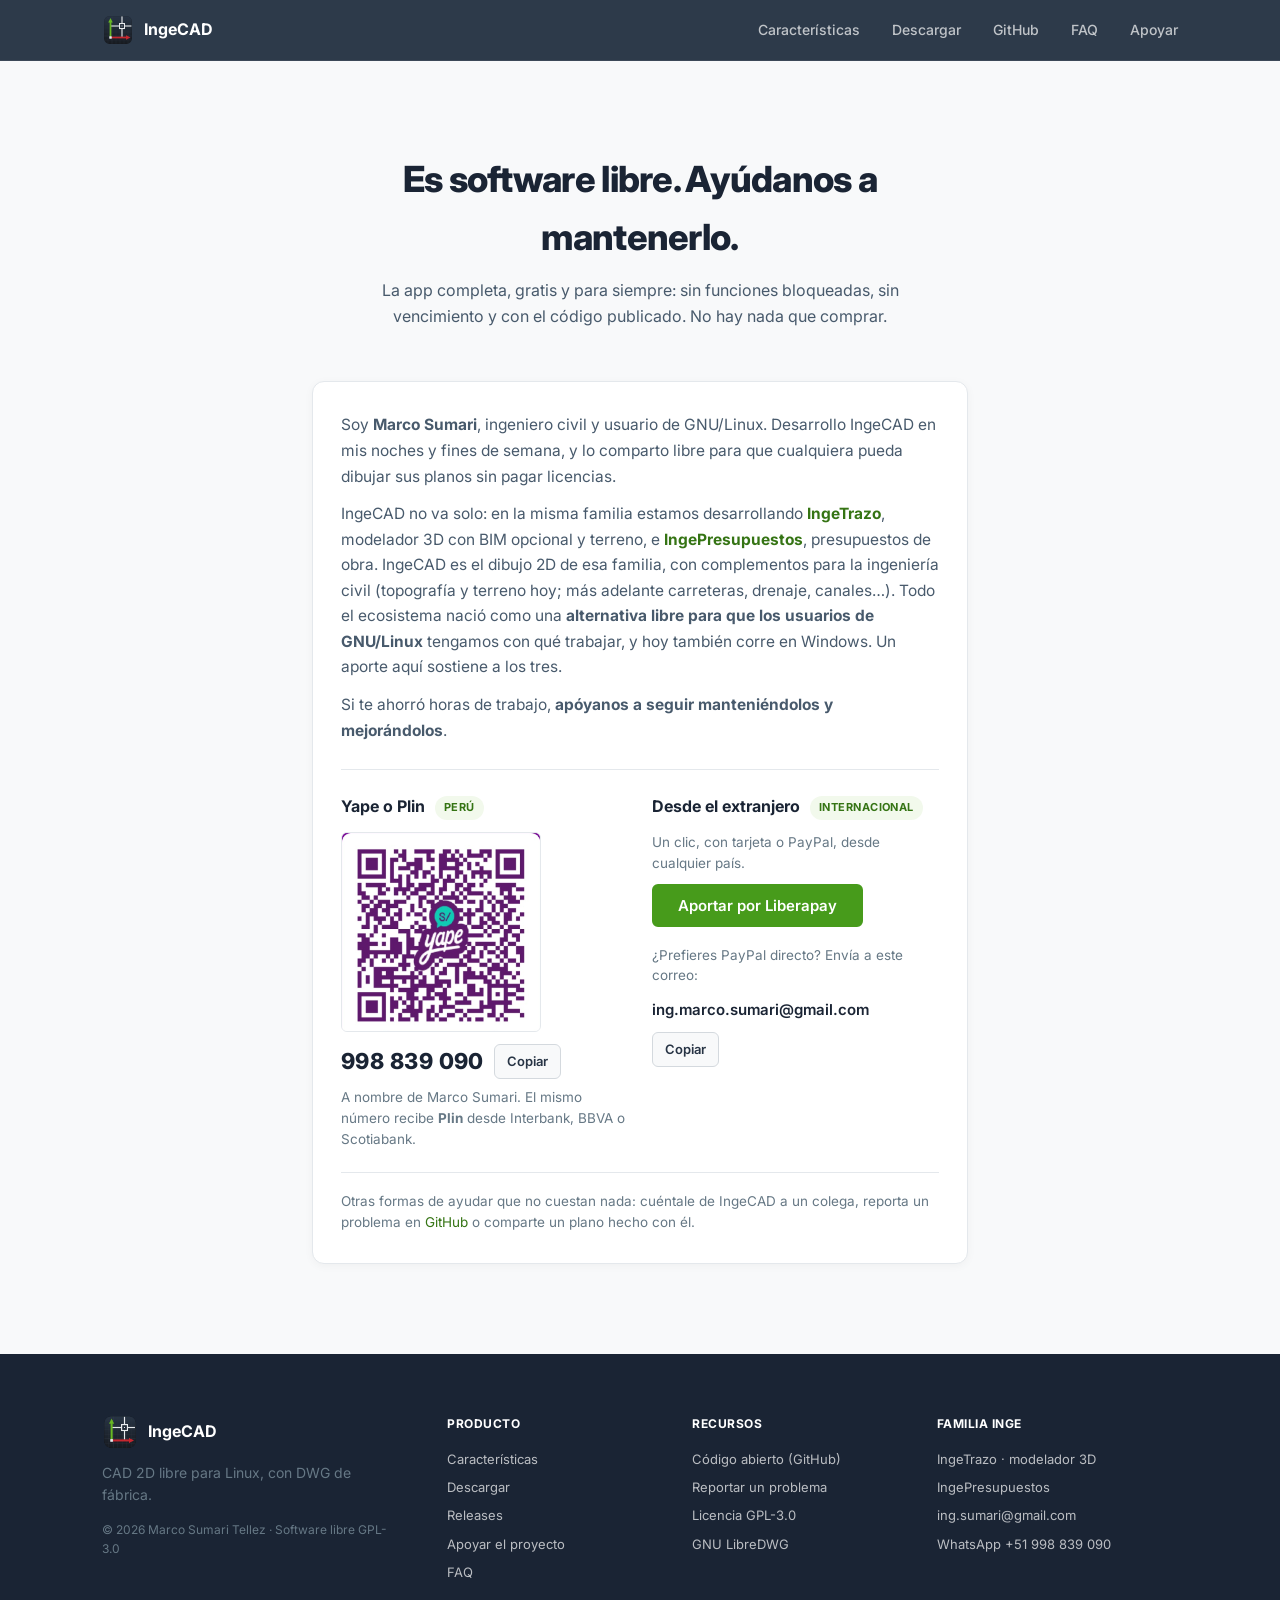
==== apoyar.html @ 25723650 "web: página Apoyar el proyecto (/apoyar), como en ingetrazo.com; GNU/Linux, la familia Inge y los co" ====
<!DOCTYPE html>
<html lang="es">
<head>
  <meta charset="UTF-8">
  <meta name="viewport" content="width=device-width, initial-scale=1.0">
  <meta name="theme-color" content="#273445">

  <title>Apoyar el proyecto · IngeCAD</title>

  <meta name="description" content="IngeCAD es software libre y gratuito bajo GPL-3.0. Si te sirve y puedes aportar, esto es lo que mantiene vivos IngeCAD, IngeTrazo e IngePresupuestos. Yape, Plin o Liberapay.">

  <link rel="canonical" href="https://ingecad.org/apoyar">

  <meta property="og:site_name" content="IngeCAD">
  <meta property="og:title" content="Apoyar el proyecto · IngeCAD">
  <meta property="og:description" content="Software libre y gratuito. Si te ahorró horas de trabajo y puedes aportar, eso es lo que lo mantiene vivo.">
  <meta property="og:image" content="https://ingecad.org/images/og-banner.jpg">
  <meta property="og:url" content="https://ingecad.org/apoyar">
  <meta property="og:type" content="website">
  <meta property="og:locale" content="es_PE">

  <link rel="icon" href="/images/favicon-32.png" type="image/png" sizes="32x32">
  <link rel="icon" href="/images/favicon-16.png" type="image/png" sizes="16x16">
  <link rel="apple-touch-icon" href="/images/apple-touch-icon.png" sizes="180x180">

  <link rel="preconnect" href="https://fonts.googleapis.com">
  <link rel="preconnect" href="https://fonts.gstatic.com" crossorigin>
  <link href="https://fonts.googleapis.com/css2?family=Inter:wght@400;500;600;700;800&display=swap" rel="stylesheet">

  <link rel="stylesheet" href="/style.css">
</head>
<body>

  <!-- ============ HEADER ============ -->
  <header class="nav">
    <div class="container nav-inner">
      <a href="/" class="nav-brand">
        <img src="/images/logo.png" alt="IngeCAD" width="32" height="32">
        <span>IngeCAD</span>
      </a>
      <nav class="nav-links">
        <a href="/#features">Características</a>
        <a href="/#descargar">Descargar</a>
        <a href="https://github.com/ingelibre/ingecad" target="_blank" rel="noopener">GitHub</a>
        <a href="/#faq">FAQ</a>
        <a href="/apoyar">Apoyar</a>
      </nav>
      <button class="nav-toggle" aria-label="Abrir menú" type="button">
        <span></span><span></span><span></span>
      </button>
    </div>
  </header>

  <!-- ============ APORTE ============ -->
  <!-- Mismo marcado y mismos medios de pago que ingepresupuestos.com/apoyar
       e ingetrazo.com/apoyar (las páginas hermanas): si cambias un número o un enlace, cámbialo allá
       también. Los botones «Copiar» los maneja script.js. -->
  <section class="section bg-light apoyar-page">
    <div class="container container-narrow">
      <div class="section-head">
        <h2>Es software libre. Ayúdanos a mantenerlo.</h2>
        <p>La app completa, gratis y para siempre: sin funciones bloqueadas, sin vencimiento y con el código publicado. No hay nada que comprar.</p>
      </div>

      <div class="aporte-card aporte-widget">
        <p class="aporte-intro">Soy <strong>Marco Sumari</strong>, ingeniero civil y usuario de GNU/Linux. Desarrollo IngeCAD en mis noches y fines de semana, y lo comparto libre para que cualquiera pueda dibujar sus planos sin pagar licencias.</p>
        <p class="aporte-intro">IngeCAD no va solo: en la misma familia estamos desarrollando <a href="https://ingetrazo.com" target="_blank" rel="noopener"><strong>IngeTrazo</strong></a>, modelador 3D con BIM opcional y terreno, e <a href="https://ingepresupuestos.com" target="_blank" rel="noopener"><strong>IngePresupuestos</strong></a>, presupuestos de obra. IngeCAD es el dibujo 2D de esa familia, con complementos para la ingeniería civil (topografía y terreno hoy; más adelante carreteras, drenaje, canales…). Todo el ecosistema nació como una <strong>alternativa libre para que los usuarios de GNU/Linux</strong> tengamos con qué trabajar, y hoy también corre en Windows. Un aporte aquí sostiene a los tres.</p>
        <p class="aporte-intro">Si te ahorró horas de trabajo, <strong>apóyanos a seguir manteniéndolos y mejorándolos</strong>.</p>


        <div class="aporte-pago">

          <div class="aporte-metodos">
            <div class="aporte-metodo">
              <h4>Yape o Plin <span class="aporte-tag">Perú</span></h4>
              <img class="aporte-qr" src="/images/qr_yape.png"
                   alt="Código QR de Yape de Marco Sumari" width="200" height="200" loading="lazy">
              <p class="aporte-numero-wrap">
                <span class="aporte-numero">998 839 090</span>
                <button type="button" class="aporte-copiar" data-copy="998839090"
                        aria-label="Copiar número de Yape">Copiar</button>
              </p>
              <p class="aporte-nota">A nombre de Marco Sumari. El mismo número recibe <strong>Plin</strong> desde Interbank, BBVA o Scotiabank.</p>
            </div>

            <div class="aporte-metodo">
              <h4>Desde el extranjero <span class="aporte-tag">Internacional</span></h4>
              <p class="aporte-nota">Un clic, con tarjeta o PayPal, desde cualquier país.</p>
              <a class="btn btn-primary aporte-liberapay"
                 href="https://liberapay.com/ingelibre/donate"
                 target="_blank" rel="noopener">Aportar por Liberapay</a>
              <p class="aporte-nota aporte-nota-alt">¿Prefieres PayPal directo? Envía a este correo:</p>
              <p class="aporte-numero-wrap">
                <span class="aporte-correo">ing.marco.sumari@gmail.com</span>
                <button type="button" class="aporte-copiar" data-copy="ing.marco.sumari@gmail.com"
                        aria-label="Copiar correo de PayPal">Copiar</button>
              </p>
            </div>
          </div>
        </div>

        <p class="aporte-nota aporte-familia">
          Otras formas de ayudar que no cuestan nada: cuéntale de IngeCAD a un colega, reporta un problema en
          <a href="https://github.com/ingelibre/ingecad/issues" target="_blank" rel="noopener">GitHub</a>
          o comparte un plano hecho con él.
        </p>
      </div>
    </div>
  </section>

  <!-- ============ FOOTER ============ -->
  <footer id="contacto" class="footer">
    <div class="container footer-grid">
      <div class="footer-col">
        <div class="footer-brand">
          <img src="/images/logo.png" alt="Logo de IngeCAD" width="36" height="36">
          <strong>IngeCAD</strong>
        </div>
        <p>CAD 2D libre para Linux, con DWG de fábrica.</p>
        <p class="footer-copy">© 2026 Marco Sumari Tellez · Software libre GPL-3.0</p>
      </div>
      <div class="footer-col">
        <h4>Producto</h4>
        <ul>
          <li><a href="/#features">Características</a></li>
          <li><a href="/#descargar">Descargar</a></li>
          <li><a href="https://github.com/ingelibre/ingecad/releases" target="_blank" rel="noopener">Releases</a></li>
          <li><a href="/apoyar">Apoyar el proyecto</a></li>
          <li><a href="/#faq">FAQ</a></li>
        </ul>
      </div>
      <div class="footer-col">
        <h4>Recursos</h4>
        <ul>
          <li><a href="https://github.com/ingelibre/ingecad" target="_blank" rel="noopener">Código abierto (GitHub)</a></li>
          <li><a href="https://github.com/ingelibre/ingecad/issues" target="_blank" rel="noopener">Reportar un problema</a></li>
          <li><a href="https://www.gnu.org/licenses/gpl-3.0.html" target="_blank" rel="noopener">Licencia GPL-3.0</a></li>
          <li><a href="https://www.gnu.org/software/libredwg/" target="_blank" rel="noopener">GNU LibreDWG</a></li>
        </ul>
      </div>
      <div class="footer-col">
        <h4>Familia Inge</h4>
        <ul>
          <li><a href="https://ingetrazo.com" target="_blank" rel="noopener">IngeTrazo · modelador 3D</a></li>
          <li><a href="https://ingepresupuestos.com" target="_blank" rel="noopener">IngePresupuestos</a></li>
          <li><a href="mailto:ing.sumari@gmail.com">ing.sumari@gmail.com</a></li>
          <li><a href="https://wa.me/51998839090" target="_blank" rel="noopener">WhatsApp +51 998 839 090</a></li>
        </ul>
      </div>
    </div>
  </footer>

  <script src="/script.js"></script>
</body>
</html>
---- style.css ----
/* ─────────────────────────────────────────────────────────────────────────
   IngeCAD — Landing
   Sistema visual de la familia Inge[X] (espejo de ingepresupuestos.com,
   estilo elementary.io): screenshot a un lado, texto al otro, mucho aire.
   Acento de producto: Lime (#68B723) — el eje Y del icono. El azul queda para
   la sección puente con IngeTrazo, el naranja para IngePresupuestos.
   ──────────────────────────────────────────────────────────────────────── */

:root {
  --accent:      #479B1B;   /* Lime oscurecido — acento IngeCAD (eje Y del icono) */
  --accent-dk:   #357414;
  --accent-soft: #F2F9EC;
  --blue:        #3689E6;   /* IngeTrazo (sección puente) */
  --blue-dk:     #0D52BF;
  --blue-soft:   #EBF4FD;
  --orange:      #F37329;   /* IngePresupuestos */
  --orange-dk:   #C0621A;
  --orange-soft: #FEF5EB;
  --strawberry:  #C6262E;   /* eje X del icono — sección DWG */
  --straw-soft:  #FDF0EF;
  --slate-900:   #1A2434;
  --slate-700:   #273445;
  --slate-500:   #485A6C;
  --slate-300:   #667885;
  --silver-100:  #F8F9FA;
  --silver-300:  #D4D4D4;
  --white:       #FFFFFF;
  --radius:      12px;
  --radius-sm:   6px;
  --shadow:      0 2px 8px rgba(0,0,0,0.06);
  --shadow-img:  0 12px 40px rgba(0,0,0,0.10), 0 2px 8px rgba(0,0,0,0.06);
}

*, *::before, *::after { box-sizing: border-box; }
* { margin: 0; padding: 0; }
html { scroll-behavior: smooth; }

body {
  font-family: 'Inter', system-ui, -apple-system, sans-serif;
  font-size: 16px;
  line-height: 1.6;
  color: var(--slate-700);
  background: var(--white);
  -webkit-font-smoothing: antialiased;
}

img { max-width: 100%; height: auto; display: block; }
a { color: var(--accent); text-decoration: none; }
a:hover { color: var(--accent-dk); }
ul { list-style: none; }
code {
  font-family: 'Fira Code', Consolas, monospace;
  font-size: 0.88em;
  background: var(--silver-100);
  padding: 2px 6px;
  border-radius: 4px;
}

.container {
  max-width: 1140px;
  margin: 0 auto;
  padding: 0 32px;
}
.container-narrow { max-width: 720px; }

/* ============ Buttons ============ */
.btn {
  display: inline-flex;
  align-items: center;
  gap: 8px;
  padding: 12px 24px;
  border-radius: var(--radius-sm);
  font: 600 15px/1 'Inter', sans-serif;
  cursor: pointer;
  border: 2px solid transparent;
  transition: all 0.15s;
  white-space: nowrap;
}
.btn-primary {
  background: var(--accent); color: var(--white); border-color: var(--accent);
}
.btn-primary:hover {
  background: var(--accent-dk); border-color: var(--accent-dk); color: var(--white);
  transform: translateY(-1px); box-shadow: var(--shadow);
}
.btn-ghost {
  background: transparent; color: var(--slate-700); border-color: var(--silver-300);
}
.btn-ghost:hover {
  background: var(--accent-soft); border-color: var(--accent); color: var(--accent-dk);
}
.btn-orange {
  background: var(--orange); color: var(--white); border-color: var(--orange);
}
.btn-orange:hover {
  background: var(--orange-dk); border-color: var(--orange-dk); color: var(--white);
  transform: translateY(-1px); box-shadow: var(--shadow);
}
.btn-blue {
  background: var(--blue); color: var(--white); border-color: var(--blue);
}
.btn-blue:hover {
  background: var(--blue-dk); border-color: var(--blue-dk); color: var(--white);
  transform: translateY(-1px); box-shadow: var(--shadow);
}
.btn-row { display: flex; gap: 12px; justify-content: center; flex-wrap: wrap; }
.btn-sm { padding: 8px 16px; font-size: 13px; }
.btn-lg { padding: 16px 36px; font-size: 16px; }

/* ============ Nav ============ */
.nav {
  position: sticky; top: 0; z-index: 100;
  background: rgba(39,52,69,0.97);
  backdrop-filter: blur(16px);
  border-bottom: 1px solid rgba(255,255,255,0.08);
}
.nav-inner {
  display: flex; align-items: center; justify-content: space-between; height: 60px;
}
.nav-brand {
  display: flex; align-items: center; gap: 10px;
  color: var(--white); font-weight: 700; font-size: 16px;
}
.nav-brand:hover { color: var(--white); }
.nav-links { display: flex; align-items: center; gap: 32px; }
.nav-links a { color: rgba(255,255,255,0.7); font-size: 14px; font-weight: 500; }
.nav-links a:not(.btn):hover { color: var(--white); }

.nav-toggle {
  display: none; flex-direction: column; gap: 5px;
  background: none; border: none; cursor: pointer; padding: 6px;
}
.nav-toggle span { display: block; width: 22px; height: 2px; background: var(--white); border-radius: 2px; }

@media (max-width: 760px) {
  .nav-links { display: none; }
  .nav-toggle { display: flex; }
  .nav-links.open {
    display: flex; flex-direction: column;
    position: absolute; top: 60px; left: 0; right: 0;
    background: var(--slate-700); padding: 20px 32px; gap: 14px;
  }
  .nav-links.open a { font-size: 16px; }
}

/* ============ Scroll reveal ============ */
.reveal {
  opacity: 0;
  transform: translateY(32px);
  transition: opacity 0.7s ease, transform 0.7s ease;
}
.reveal.visible {
  opacity: 1;
  transform: translateY(0);
}

/* ============ Hero ============ */
.hero {
  padding: 72px 0 0;
  text-align: center;
  background:
    radial-gradient(ellipse at 20% 0%, rgba(104, 183, 35, 0.09) 0%, transparent 50%),
    radial-gradient(ellipse at 80% 100%, rgba(198, 38, 46, 0.05) 0%, transparent 50%),
    var(--white);
  overflow: hidden;
}
.hero-center {
  max-width: 680px;
  margin: 0 auto 48px;
}
.hero-center h1 {
  font-size: clamp(30px, 5vw, 48px);
  line-height: 1.12;
  font-weight: 800;
  color: var(--slate-900);
  letter-spacing: -0.03em;
  margin-bottom: 18px;
  animation: hero-fade-up 0.8s ease both;
}
.hero-sub {
  font-size: clamp(16px, 2vw, 19px);
  color: var(--slate-500);
  line-height: 1.55;
  margin-bottom: 28px;
  animation: hero-fade-up 0.8s 0.15s ease both;
}
.hero-ctas {
  display: flex; align-items: center; justify-content: center; gap: 20px; flex-wrap: wrap;
  animation: hero-fade-up 0.8s 0.3s ease both;
}

@keyframes hero-fade-up {
  from { opacity: 0; transform: translateY(28px); }
  to   { opacity: 1; transform: translateY(0); }
}
.hero-version { font-size: 13px; color: var(--slate-300); }
#latest-version { font-weight: 600; color: var(--slate-500); }

/* Hero screenshot */
.hero-screenshot-wrap {
  max-width: 920px;
  margin: 0 auto;
  padding: 0 32px;
}
.hero-img {
  border-radius: var(--radius);
  border: 1px solid var(--silver-300);
  box-shadow: 0 20px 60px rgba(0, 0, 0, 0.18), 0 6px 16px rgba(0, 0, 0, 0.08);
  animation: hero-img-enter 1s 0.4s ease both;
}

@keyframes hero-img-enter {
  from {
    opacity: 0;
    transform: translateY(40px) scale(0.97);
  }
  to {
    opacity: 1;
    transform: translateY(0) scale(1);
  }
}

/* ============================================================
   FEATURE SECTIONS — alternating text LEFT / screenshot RIGHT
   ============================================================ */
.feat {
  padding: 100px 0;
}
.feat-alt {
  background: var(--silver-100);
}

.feat-row {
  display: flex;
  align-items: center;
  gap: 56px;
}

.feat-row .feat-text {
  flex: 0 0 38%;
  min-width: 0;
}
.feat-row .feat-img {
  flex: 1 1 0%;
  min-width: 0;
}

.feat-reverse {
  flex-direction: row-reverse;
}

.feat-text h2 {
  font-size: clamp(24px, 3vw, 34px);
  line-height: 1.15;
  font-weight: 800;
  color: var(--slate-900);
  letter-spacing: -0.02em;
  margin-bottom: 18px;
  position: relative;
  display: inline-block;
}
.feat-text h2::after {
  content: '';
  display: block;
  width: 0;
  height: 3px;
  background: var(--accent);
  border-radius: 2px;
  margin-top: 12px;
  transition: width 0.6s ease;
}
.feat.visible .feat-text h2::after {
  width: 48px;
}
.feat-text p {
  font-size: 15.5px;
  color: var(--slate-500);
  line-height: 1.7;
  margin-bottom: 10px;
}
.feat-muted {
  font-size: 13.5px !important;
  color: var(--slate-300) !important;
}
.feat-list {
  margin-top: 14px;
}
.feat-list li {
  font-size: 14.5px;
  color: var(--slate-700);
  padding: 5px 0;
}
.feat-list li strong {
  color: var(--slate-900);
}

.feat-img {
  border-radius: var(--radius);
  overflow: hidden;
  box-shadow: var(--shadow-img);
  border: 1px solid var(--silver-300);
}

/* Imágenes ampliables + lightbox */
.zoomable {
  cursor: zoom-in;
}
.lightbox {
  position: fixed;
  inset: 0;
  z-index: 100;
  display: flex;
  align-items: center;
  justify-content: center;
  padding: 32px;
  background: rgba(15, 23, 32, 0.92);
  opacity: 0;
  visibility: hidden;
  transition: opacity 0.2s ease, visibility 0.2s ease;
  cursor: zoom-out;
}
.lightbox.open {
  opacity: 1;
  visibility: visible;
}
.lightbox img {
  max-width: 95vw;
  max-height: 92vh;
  width: auto;
  height: auto;
  border-radius: 8px;
  box-shadow: 0 24px 80px rgba(0, 0, 0, 0.5);
  cursor: default;
  transform: scale(0.97);
  transition: transform 0.2s ease;
}
.lightbox.open img {
  transform: scale(1);
}
.lightbox-close {
  position: absolute;
  top: 18px;
  right: 22px;
  width: 44px;
  height: 44px;
  border: none;
  border-radius: 50%;
  background: rgba(255, 255, 255, 0.12);
  color: var(--white);
  font-size: 28px;
  line-height: 1;
  cursor: pointer;
  display: flex;
  align-items: center;
  justify-content: center;
  transition: background 0.15s;
}
.lightbox-close:hover {
  background: rgba(255, 255, 255, 0.25);
}

/* Sección Fidelidad — gradiente Lime (la tesis del producto) */
.feat-bim {
  background: linear-gradient(135deg, var(--accent) 0%, var(--accent-dk) 100%);
}
.feat-bim .feat-text h2 {
  color: var(--white);
}
.feat-bim .feat-text p {
  color: rgba(255, 255, 255, 0.82);
}
.feat-bim .feat-list li {
  color: rgba(255, 255, 255, 0.88);
}
.feat-bim .feat-list li strong {
  color: var(--white);
}
.feat-bim .feat-muted-light {
  color: rgba(255, 255, 255, 0.55) !important;
  font-size: 13.5px !important;
}
.feat-bim .feat-img {
  border-color: rgba(255, 255, 255, 0.15);
}
.feat-bim .feat-text h2::after {
  background: rgba(255, 255, 255, 0.5);
}

/* Sección DWG — rojo suave, el eje X del icono */
.feat-terra {
  background: var(--straw-soft);
}
.feat-terra .feat-text h2::after {
  background: var(--strawberry);
}

/* Sección puente con la familia — azul de IngeTrazo */
.bridge {
  padding: 90px 0;
  background: var(--blue-soft);
  text-align: center;
}
.bridge-icons { display: flex; gap: 22px; justify-content: center; margin-bottom: 18px; }
.bridge-icon {
  width: 56px; height: 56px; margin: 0 auto 18px;
  filter: drop-shadow(0 2px 6px rgba(0,0,0,0.12));
}
.bridge h2 {
  font-size: clamp(24px, 3.4vw, 34px);
  font-weight: 800; color: var(--slate-900); letter-spacing: -0.02em;
  max-width: 640px; margin: 0 auto 16px;
}
.bridge p {
  font-size: 15.5px; color: var(--slate-500); line-height: 1.7;
  max-width: 620px; margin: 0 auto 12px;
}
/* Tarjetas de la familia: captura discreta arriba, texto y enlaces. */
.fam-grid {
  display: grid; grid-template-columns: repeat(auto-fit, minmax(300px, 1fr));
  gap: 22px; max-width: 920px; margin: 40px auto 0; text-align: left;
}
.fam-card {
  background: var(--white); border: 1px solid var(--silver-300);
  border-radius: var(--radius); padding: 30px 28px;
  transition: all 0.2s; display: flex; flex-direction: column; gap: 12px;
}
.fam-card:hover { transform: translateY(-3px); box-shadow: var(--shadow-img); }
.fam-shot {
  display: block; margin: -30px -28px 6px; border-radius: var(--radius) var(--radius) 0 0;
  overflow: hidden; border-bottom: 1px solid var(--silver-300); background: var(--slate-900);
}
.fam-shot img { display: block; width: 100%; height: 150px; object-fit: cover; object-position: top; opacity: .88; transition: opacity .2s; }
.fam-card:hover .fam-shot img { opacity: 1; }
.fam-tag {
  align-self: flex-start; font-size: 11px; font-weight: 700; letter-spacing: 0.08em;
  text-transform: uppercase; padding: 4px 10px; border-radius: 999px;
}
.fam-blue .fam-tag { color: var(--blue-dk); background: var(--blue-soft); }
.fam-orange .fam-tag { color: var(--orange-dk); background: var(--orange-soft); }
.fam-card h3 { font-size: 22px; font-weight: 800; color: var(--slate-900); letter-spacing: -0.01em; margin: 0; }
.fam-card p { font-size: 15px; color: var(--slate-500); line-height: 1.65; margin: 0; max-width: none; }
.fam-links { display: flex; gap: 18px; flex-wrap: wrap; margin-top: auto; }
.fam-links a { font-weight: 600; text-decoration: none; }
.fam-blue .fam-links a { color: var(--blue-dk); }
.fam-orange .fam-links a { color: var(--orange-dk); }
.fam-links a:hover { text-decoration: underline; }
.fam-note { font-size: 14px; color: var(--slate-300); margin: 34px auto 0; max-width: none; }
.fam-note a { color: var(--slate-500); }

.bridge .flow {
  display: inline-block; margin: 10px auto 22px;
  font-weight: 700; font-size: 15px; color: var(--blue-dk);
  background: var(--white); border: 1px solid var(--silver-300);
  border-radius: 999px; padding: 10px 22px; box-shadow: var(--shadow);
}

@media (max-width: 860px) {
  .feat { padding: 64px 0; }
  .feat-row {
    flex-direction: column !important;
    gap: 36px;
  }
  .feat-row .feat-text { flex: none; width: 100%; }
  .feat-row .feat-img  { flex: none; width: 100%; }
}

/* ============ Impact (dark centered statement) ============ */
.impact {
  padding: 100px 32px;
  background: var(--slate-900);
  text-align: center;
}
.impact h2 {
  font-size: clamp(26px, 4vw, 42px);
  font-weight: 800;
  color: var(--white);
  line-height: 1.18;
  letter-spacing: -0.02em;
  margin-bottom: 20px;
  max-width: 640px;
  margin-left: auto; margin-right: auto;
}
.impact p {
  font-size: clamp(15px, 1.6vw, 17px);
  color: rgba(255,255,255,0.6);
  line-height: 1.7;
  max-width: 580px;
  margin: 0 auto;
}

/* ============ Download ============ */
.download-section {
  padding: 80px 0;
  background: linear-gradient(135deg, var(--accent), var(--accent-dk));
  text-align: center; color: var(--white);
}
.download-section h2 {
  font-size: clamp(26px, 4vw, 36px);
  font-weight: 800; color: var(--white); margin-bottom: 10px;
}
.download-sub { font-size: 16px; color: rgba(255,255,255,0.9); margin-bottom: 40px; }
.dl-row {
  display: flex; flex-direction: column; align-items: center; gap: 6px;
}
.dl-group { text-align: center; }
.dl-group-label {
  display: inline-block; font-size: 14px; font-weight: 700; color: rgba(255,255,255,0.95);
  letter-spacing: 0.02em; margin-bottom: 12px;
}
.dl-group-cards { display: flex; gap: 10px; margin-bottom: 8px; justify-content: center; flex-wrap: wrap; align-items: flex-start; }
.dl-card {
  background: var(--white); color: var(--slate-700);
  border-radius: var(--radius); text-align: center;
  transition: all 0.2s; box-shadow: var(--shadow);
}
.dl-card:hover { transform: translateY(-3px); box-shadow: var(--shadow-img); color: var(--slate-700); }
.dl-card svg { color: var(--slate-500); margin-bottom: 6px; }
.dl-card strong { display: block; font-size: 14px; color: var(--slate-900); margin-bottom: 1px; }
.dl-card span { font-size: 11px; color: var(--slate-300); }
.dl-card-compact { padding: 16px 28px; min-width: 130px; }
.dl-note { font-size: 13px; color: rgba(255,255,255,0.85); margin-top: 18px; }
.dl-group-alt { font-size: 12px; color: rgba(255,255,255,0.7); }
/* Inline code inside the green download section: the light-section chip
   (silver on silver) is unreadable there. */
.dl-group-alt code {
  background: rgba(255,255,255,0.16);
  color: var(--white);
  padding: 1px 5px;
}
.dl-divider { height: 1px; width: 100%; max-width: 340px; background: rgba(255,255,255,0.18); margin: 22px auto 8px; }
@media (max-width: 760px) { .dl-divider { display: none; } .dl-row { gap: 24px; } }
.dl-note a { color: var(--white); text-decoration: underline; text-underline-offset: 3px; }

/* Bloque copiable de instalación desde código */
.dl-code {
  display: flex; align-items: center; gap: 8px;
  width: fit-content; max-width: min(100%, 680px); margin: 16px auto 6px;
  background: var(--slate-900);
  border: 1px solid rgba(255,255,255,.12); border-radius: 10px;
  padding: 9px 10px 9px 14px;
}
.dl-code code {
  color: #e2e8f0; font-family: ui-monospace, Menlo, Consolas, monospace;
  font-size: 13px; white-space: pre; text-align: left;
  background: transparent; padding: 0; border-radius: 0;
  overflow-x: auto; max-width: 74vw;
}
.dl-code-copy {
  background: var(--accent); color: #fff; border: 0; border-radius: 7px;
  padding: 6px 12px; font-size: 13px; font-weight: 600; cursor: pointer;
  flex: none;
}
.dl-code-copy:hover { filter: brightness(1.1); }
.dl-code-copy.copied { background: #27AE60; }

/* ============ Generic section ============ */
.section { padding: 90px 0; }
.bg-light { background: var(--silver-100); }
.section-head {
  text-align: center; max-width: 580px; margin: 0 auto 52px;
}
.section-head h2 {
  font-size: clamp(26px, 4vw, 36px);
  font-weight: 800; color: var(--slate-900); letter-spacing: -0.02em; margin-bottom: 12px;
}
.section-head p { font-size: 16px; color: var(--slate-500); }

/* ============ FAQ ============ */
.faq-list { display: grid; gap: 10px; }
.faq-item {
  background: var(--white); border: 1px solid var(--silver-300);
  border-radius: var(--radius-sm); transition: all 0.15s;
}
.faq-item[open] { border-color: var(--accent); box-shadow: var(--shadow); }
.faq-item summary {
  cursor: pointer; padding: 16px 48px 16px 20px;
  font-weight: 600; font-size: 15px; color: var(--slate-700);
  list-style: none; position: relative;
}
.faq-item summary::-webkit-details-marker { display: none; }
.faq-item summary::after {
  content: "+"; position: absolute; right: 20px; top: 50%; transform: translateY(-50%);
  font-size: 22px; font-weight: 300; color: var(--accent);
}
.faq-item[open] summary::after { content: "\2212"; }
.faq-item p { padding: 0 20px 18px; color: var(--slate-500); font-size: 14.5px; line-height: 1.65; }
.faq-item p strong { color: var(--slate-700); }

/* ============ Footer ============ */
.footer {
  background: var(--slate-900); color: rgba(255,255,255,0.7);
  padding: 60px 0 32px; font-size: 14px;
}
.footer-grid {
  display: grid; grid-template-columns: 1.5fr 1fr 1fr 1.2fr; gap: 44px;
}
@media (max-width: 760px) {
  .footer-grid { grid-template-columns: 1fr 1fr; gap: 28px 16px; }
}
.footer-brand { display: flex; align-items: center; gap: 10px; margin-bottom: 12px; }
.footer-brand strong { color: var(--white); font-size: 16px; }
.footer-col p { color: var(--slate-300); line-height: 1.6; margin-bottom: 8px; }
.footer-col h4 {
  color: var(--white); font-size: 12px; font-weight: 700;
  margin-bottom: 12px; letter-spacing: 0.5px; text-transform: uppercase;
}
.footer-col li { padding: 3px 0; }
.footer-col li a { color: rgba(255,255,255,0.7); font-size: 13px; }
.footer-col li a:hover { color: var(--accent); }
.footer-copy { font-size: 12px; color: var(--slate-300); margin-top: 14px; }

@media print {
  .nav, .hero-ctas, .download-section, .footer { display: none; }
}

/* ── Apoyar el proyecto (/apoyar) — calcado de ingetrazo.com / ingepresupuestos.com ───── */
.aporte-card {
  background: #fff;
  border: 1px solid #E4E8EC;
  border-radius: var(--radius);
  padding: 30px 28px;
  box-shadow: 0 2px 10px rgba(0, 0, 0, 0.04);
}
.aporte-intro {
  color: var(--slate-500);
  font-size: 15.5px;
  line-height: 1.65;
  margin: 0 0 12px;
}
.aporte-intro a { color: var(--accent-dk); text-decoration: none; }
.aporte-intro a:hover { text-decoration: underline; }

/* El «no puedo aportar» tiene que verse tan claro como los medios de pago. */
.aporte-cero {
  margin: 16px 0 0;
  font-size: 15px;
  color: var(--slate-500);
}
.aporte-link {
  color: var(--accent-dk);
  font-weight: 600;
  text-decoration: underline;
}

.aporte-pago {
  margin-top: 26px;
  padding-top: 24px;
  border-top: 1px solid #E4E8EC;
}

.aporte-metodos {
  display: grid;
  grid-template-columns: 1fr 1fr;
  gap: 24px;
}
.aporte-metodo h4 {
  margin: 0 0 12px;
  font-size: 16px;
  color: var(--slate-900);
}
.aporte-tag {
  display: inline-block;
  font-size: 11px;
  font-weight: 700;
  text-transform: uppercase;
  letter-spacing: .04em;
  color: var(--accent-dk);
  background: var(--accent-soft);
  border-radius: 999px;
  padding: 3px 9px;
  margin-left: 6px;
  vertical-align: middle;
}
.aporte-qr {
  display: block;
  width: 200px;
  height: 200px;
  border-radius: var(--radius-sm);
  border: 1px solid #E4E8EC;
}
.aporte-numero-wrap {
  display: flex;
  align-items: center;
  gap: 10px;
  margin: 12px 0 8px;
  flex-wrap: wrap;
}
.aporte-numero {
  font-size: 22px;
  font-weight: 800;
  letter-spacing: .02em;
  color: var(--slate-900);
}
.aporte-correo {
  font-size: 15px;
  font-weight: 600;
  color: var(--slate-900);
  word-break: break-all;
}
.aporte-copiar {
  font: inherit;
  font-size: 13px;
  font-weight: 600;
  color: var(--slate-700);
  background: var(--silver-100);
  border: 1px solid #D4D9DE;
  border-radius: var(--radius-sm);
  padding: 6px 12px;
  cursor: pointer;
}
.aporte-copiar.copied { background: var(--accent-soft); border-color: var(--accent); color: var(--accent-dk); }
.aporte-nota {
  font-size: 13.5px;
  color: var(--slate-300);
  line-height: 1.55;
  margin: 0;
}
.aporte-nota-alt { margin-top: 14px; }
.aporte-liberapay { margin: 10px 0 4px; }
.aporte-familia {
  margin-top: 22px;
  padding-top: 18px;
  border-top: 1px solid #E4E8EC;
}
.aporte-familia a { color: var(--accent-dk); }

@media (max-width: 720px) {
  .aporte-card     { padding: 24px 18px; }
  .aporte-metodos  { grid-template-columns: 1fr; gap: 28px; }
  /* En el celular no puedes escanear el QR de tu propia pantalla:
     ahí manda el número copiable, no el código. */
  .aporte-qr       { display: none; }
}
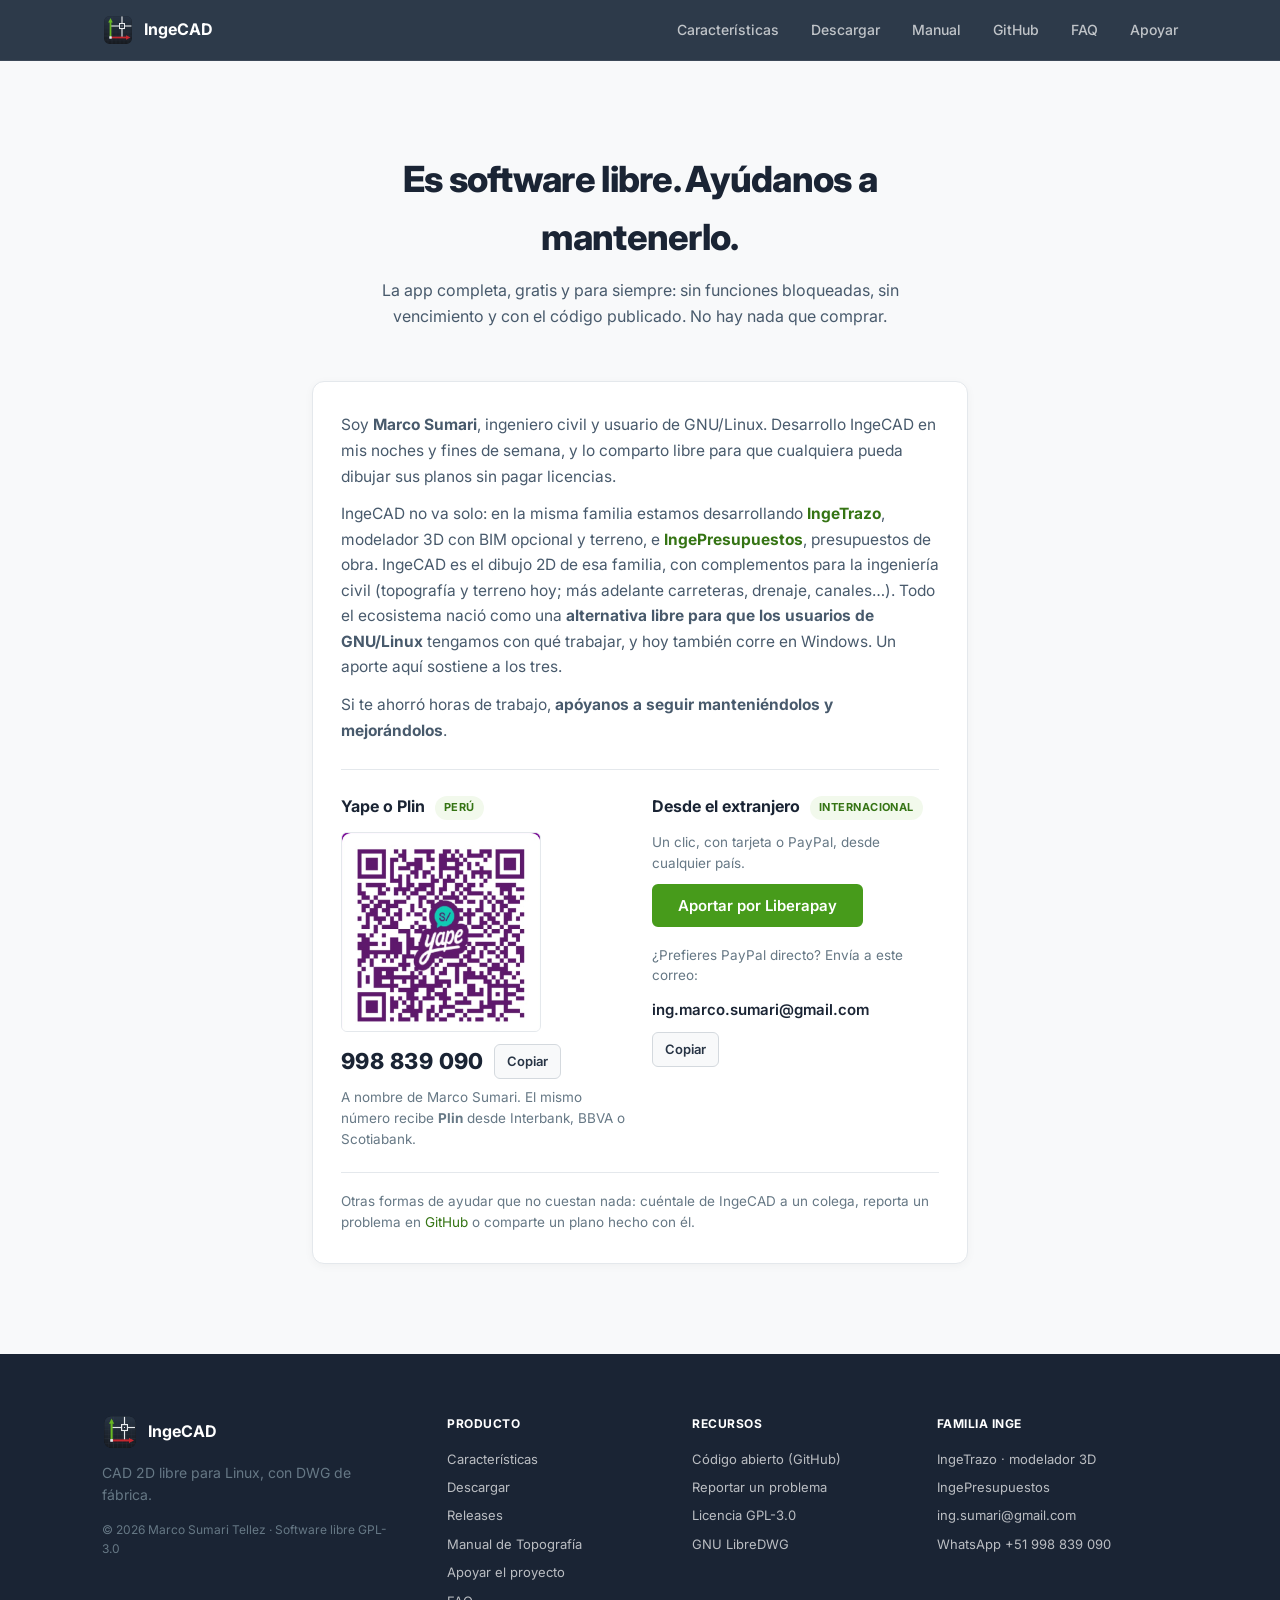
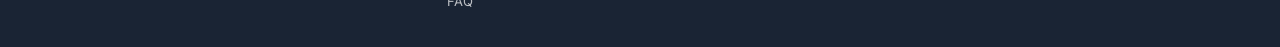
==== commit e91cbd10: "web: manual del complemento Topografía (/manual-topografia), enlazado desde nav, footer y sitemap Un" ====
--- a/apoyar.html
+++ b/apoyar.html
@@ -41,6 +41,7 @@
       <nav class="nav-links">
         <a href="/#features">Características</a>
         <a href="/#descargar">Descargar</a>
+        <a href="/manual-topografia">Manual</a>
         <a href="https://github.com/ingelibre/ingecad" target="_blank" rel="noopener">GitHub</a>
         <a href="/#faq">FAQ</a>
         <a href="/apoyar">Apoyar</a>
@@ -125,6 +126,7 @@
           <li><a href="/#features">Características</a></li>
           <li><a href="/#descargar">Descargar</a></li>
           <li><a href="https://github.com/ingelibre/ingecad/releases" target="_blank" rel="noopener">Releases</a></li>
+          <li><a href="/manual-topografia">Manual de Topografía</a></li>
           <li><a href="/apoyar">Apoyar el proyecto</a></li>
           <li><a href="/#faq">FAQ</a></li>
         </ul>
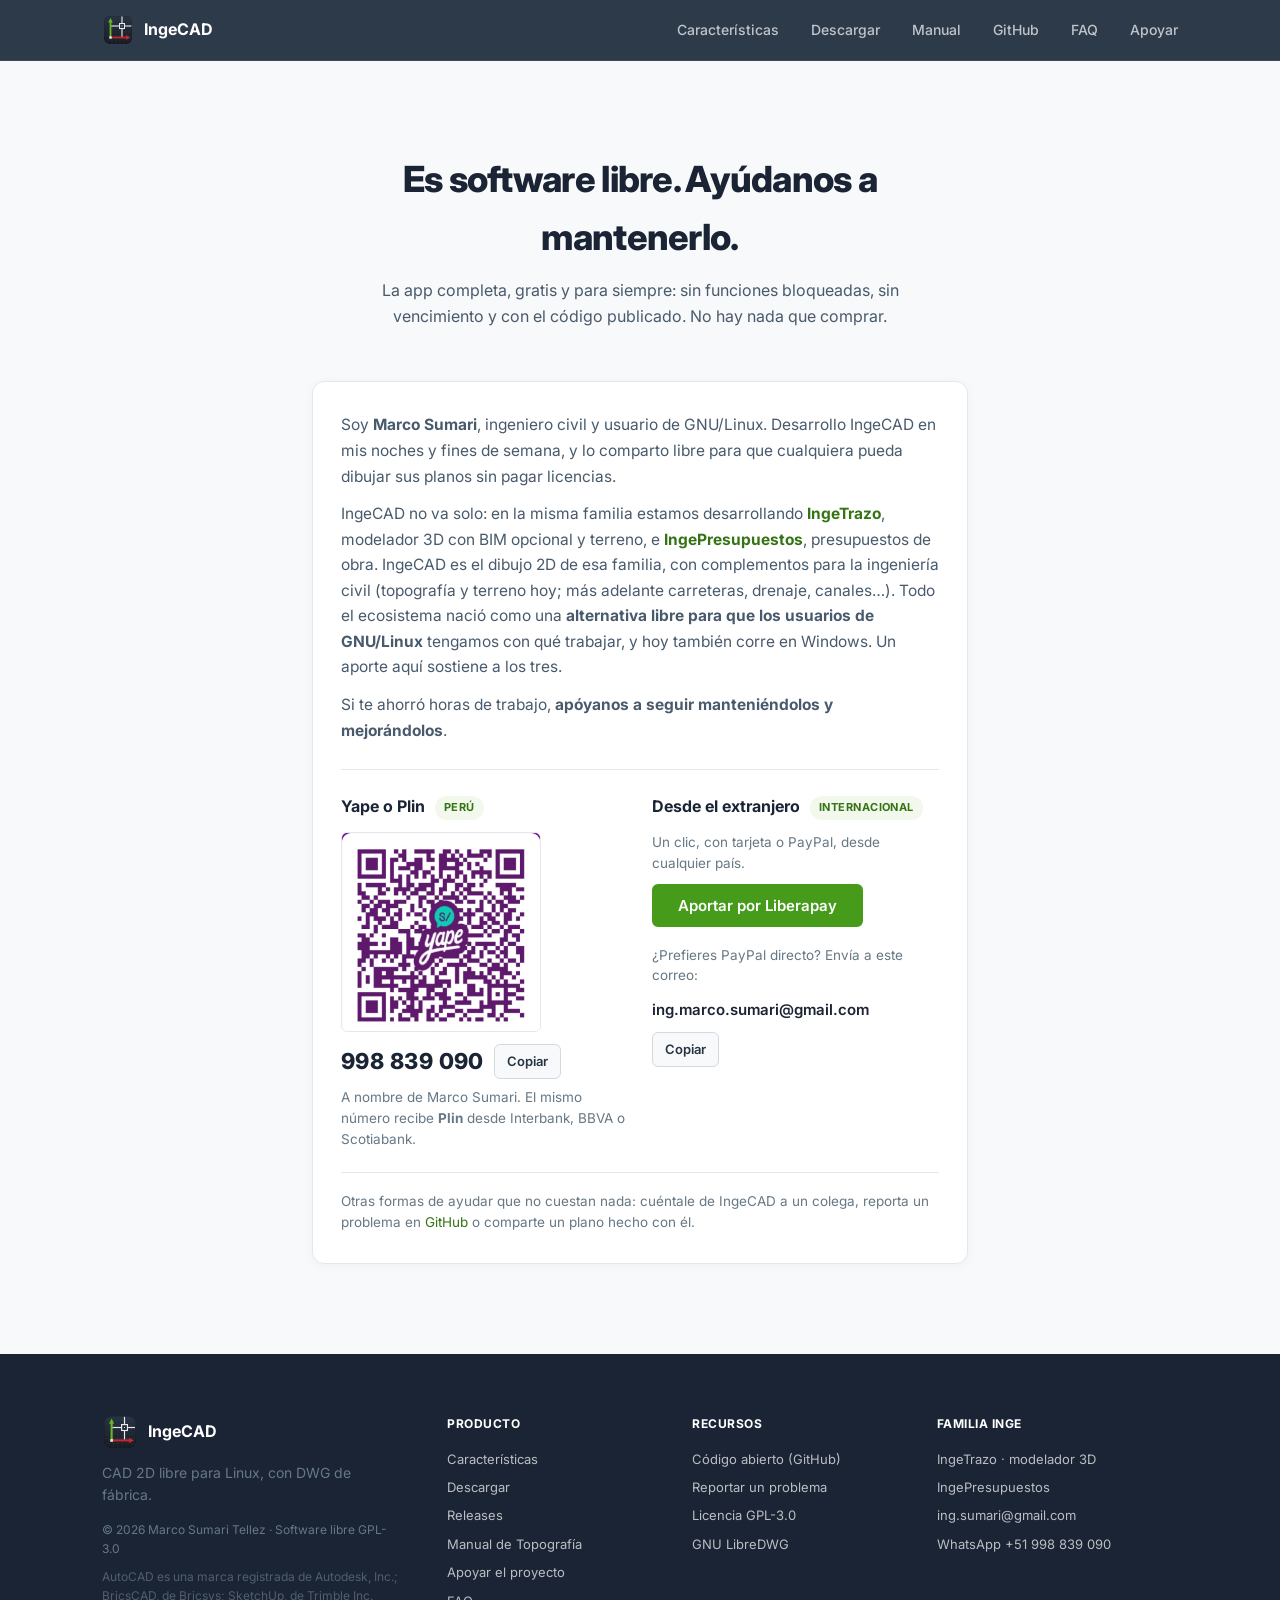
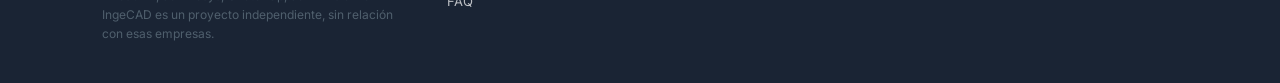
==== commit 081bdd64: "site: IngeCAD on its own terms; AutoCAD only for compatibility; trademark notice Keywords lose "alte" ====
--- a/apoyar.html
+++ b/apoyar.html
@@ -119,6 +119,7 @@
         </div>
         <p>CAD 2D libre para Linux, con DWG de fábrica.</p>
         <p class="footer-copy">© 2026 Marco Sumari Tellez · Software libre GPL-3.0</p>
+        <p class="footer-legal" style="font-size:12px;opacity:.7;margin-top:8px">AutoCAD es una marca registrada de Autodesk, Inc.; BricsCAD, de Bricsys; SketchUp, de Trimble Inc. IngeCAD es un proyecto independiente, sin relación con esas empresas.</p>
       </div>
       <div class="footer-col">
         <h4>Producto</h4>
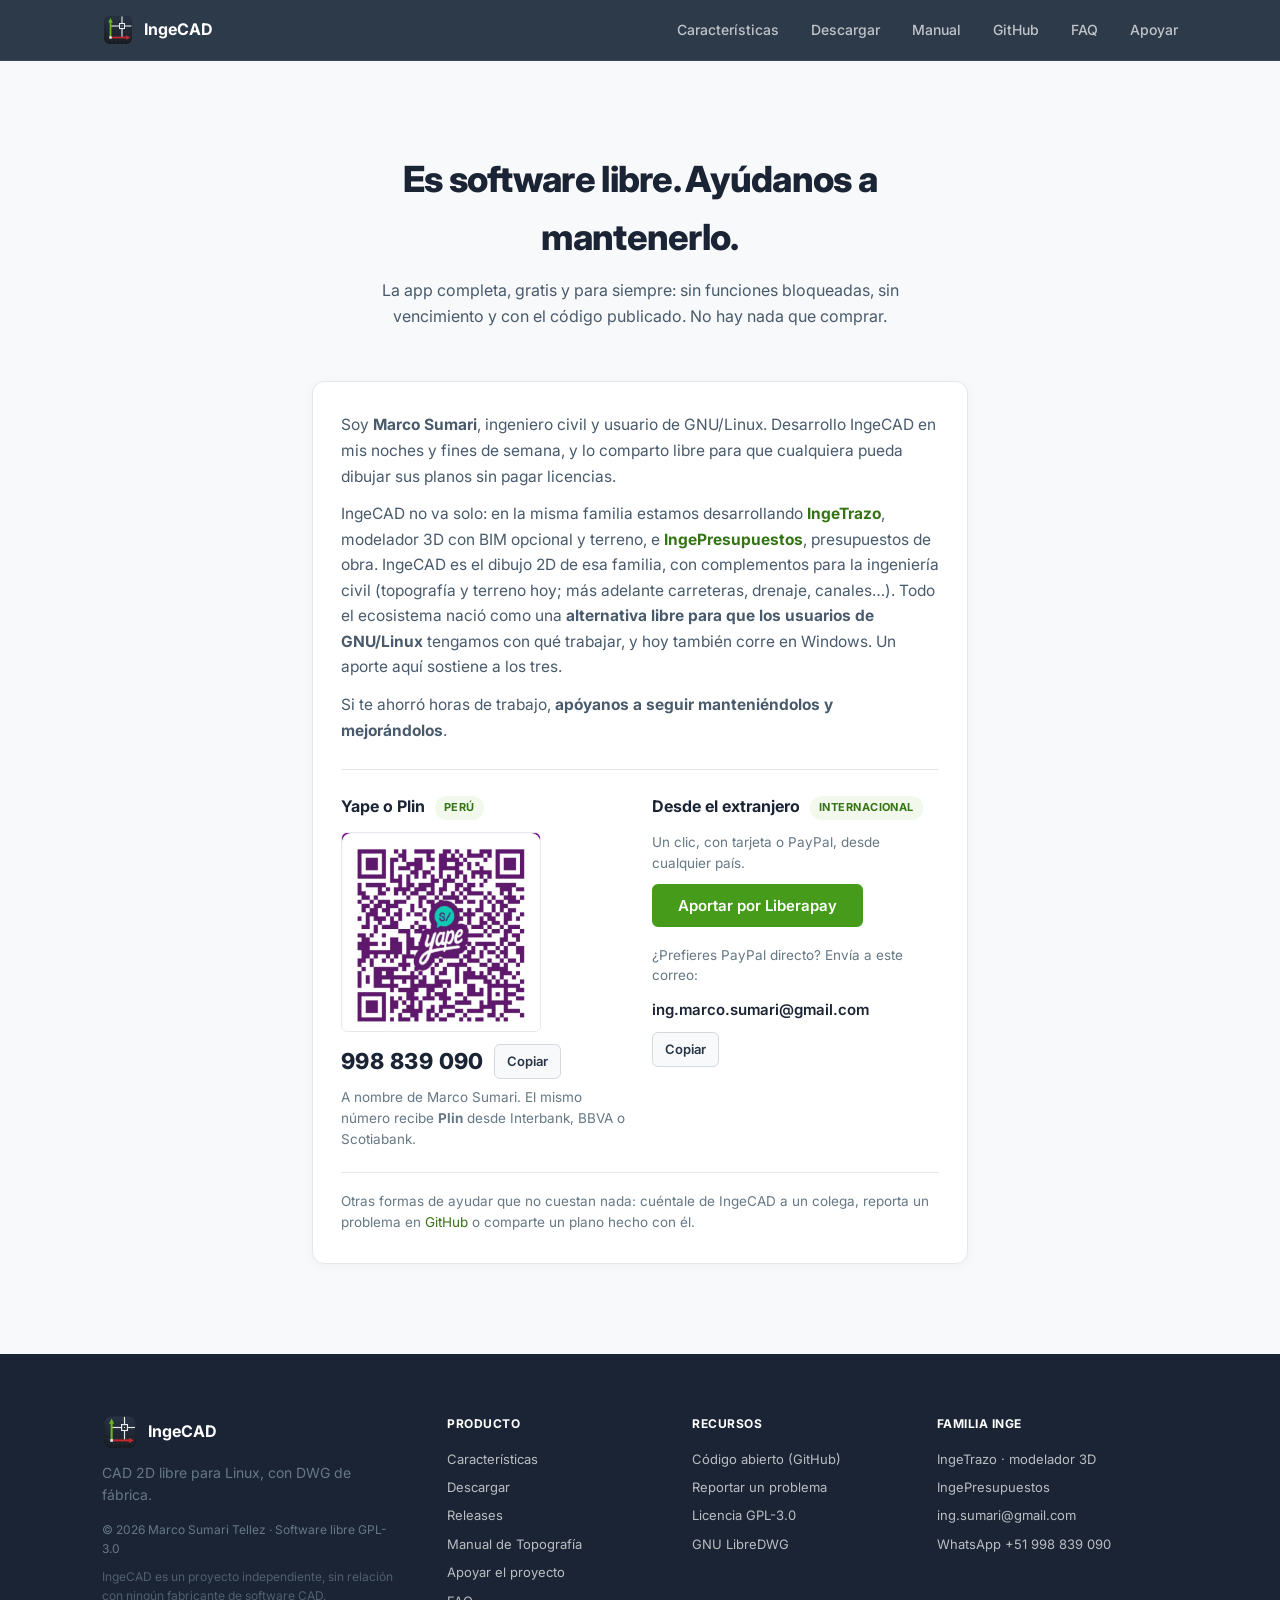
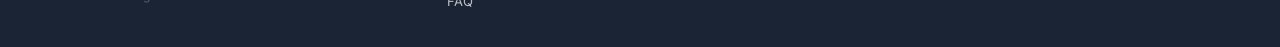
==== commit d5f0fc84: "copy: no third-party CAD brand names on the site or the manual Co-Authored-By: Claude Opus 5.5 <nore" ====
--- a/apoyar.html
+++ b/apoyar.html
@@ -119,7 +119,7 @@
         </div>
         <p>CAD 2D libre para Linux, con DWG de fábrica.</p>
         <p class="footer-copy">© 2026 Marco Sumari Tellez · Software libre GPL-3.0</p>
-        <p class="footer-legal" style="font-size:12px;opacity:.7;margin-top:8px">AutoCAD es una marca registrada de Autodesk, Inc.; BricsCAD, de Bricsys; SketchUp, de Trimble Inc. IngeCAD es un proyecto independiente, sin relación con esas empresas.</p>
+        <p class="footer-legal" style="font-size:12px;opacity:.7;margin-top:8px">IngeCAD es un proyecto independiente, sin relación con ningún fabricante de software CAD.</p>
       </div>
       <div class="footer-col">
         <h4>Producto</h4>
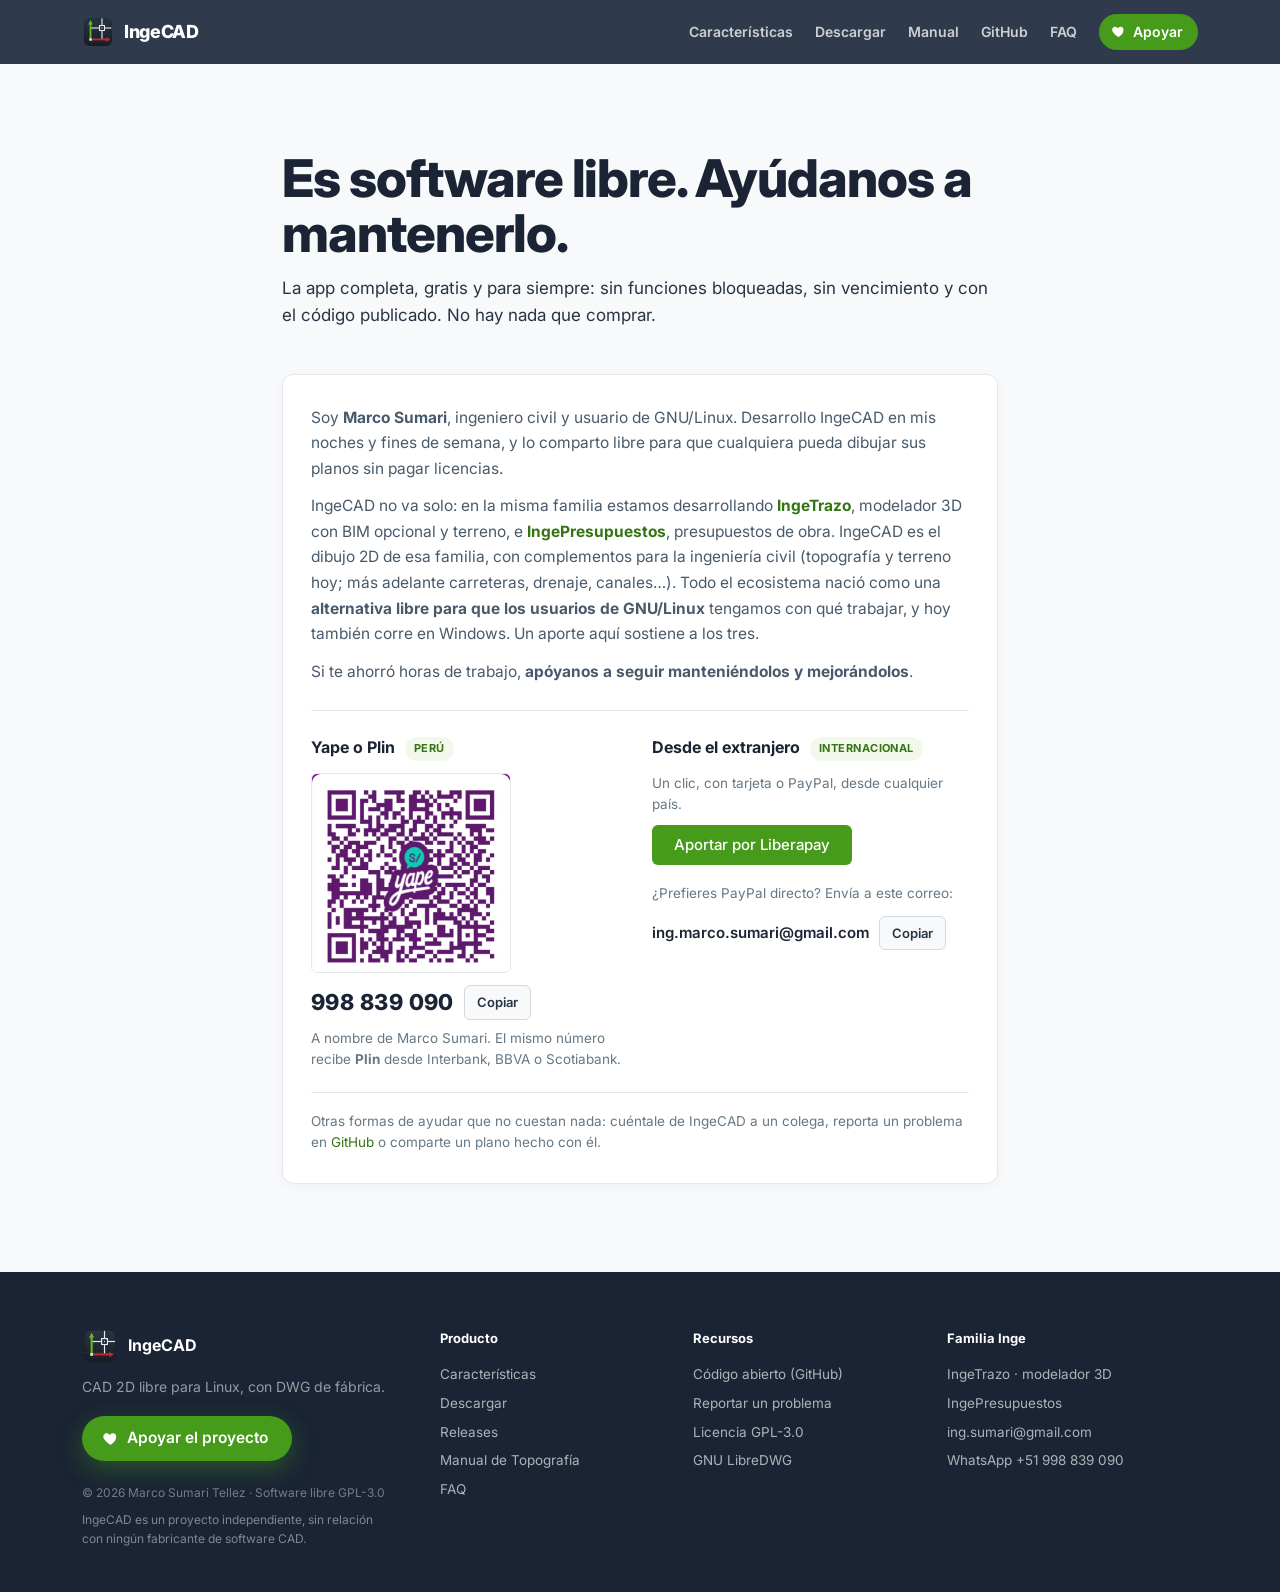
==== commit 0aa0eaef: "site: the IngeTrazo layout in IngeCAD's lime The home page now follows ingetrazo.com section by sect" ====
--- a/apoyar.html
+++ b/apoyar.html
@@ -118,8 +118,9 @@
           <strong>IngeCAD</strong>
         </div>
         <p>CAD 2D libre para Linux, con DWG de fábrica.</p>
+        <a class="btn btn-heart footer-support" href="/apoyar">Apoyar el proyecto</a>
         <p class="footer-copy">© 2026 Marco Sumari Tellez · Software libre GPL-3.0</p>
-        <p class="footer-legal" style="font-size:12px;opacity:.7;margin-top:8px">IngeCAD es un proyecto independiente, sin relación con ningún fabricante de software CAD.</p>
+        <p class="footer-legal">IngeCAD es un proyecto independiente, sin relación con ningún fabricante de software CAD.</p>
       </div>
       <div class="footer-col">
         <h4>Producto</h4>
@@ -128,7 +129,6 @@
           <li><a href="/#descargar">Descargar</a></li>
           <li><a href="https://github.com/ingelibre/ingecad/releases" target="_blank" rel="noopener">Releases</a></li>
           <li><a href="/manual-topografia">Manual de Topografía</a></li>
-          <li><a href="/apoyar">Apoyar el proyecto</a></li>
           <li><a href="/#faq">FAQ</a></li>
         </ul>
       </div>
--- a/style.css
+++ b/style.css
@@ -1,15 +1,22 @@
 /* ─────────────────────────────────────────────────────────────────────────
    IngeCAD — Landing
-   Sistema visual de la familia Inge[X] (espejo de ingepresupuestos.com,
-   estilo elementary.io): screenshot a un lado, texto al otro, mucho aire.
-   Acento de producto: Lime (#68B723) — el eje Y del icono. El azul queda para
-   la sección puente con IngeTrazo, el naranja para IngePresupuestos.
+   Same layout as ingetrazo.com (the sibling): a thin announcement bar, a
+   dark slate menu, a light centred hero on plan paper with the big framed
+   capture, the stats strip, the three steps, alternating features with
+   full-bleed coloured sections, «Y además», the family bridge, the impact
+   card, download, FAQ, final call and footer.
+   Colours are IngeCAD's own: Lime (#479B1B) is the accent (the icon's Y
+   axis); #68B723 only inside gradients. DWG section = soft strawberry (the
+   icon's X axis), file-fidelity section = lime gradient, family bridge =
+   soft blue (IngeTrazo). Orange only for IngePresupuestos in the bridge.
    ──────────────────────────────────────────────────────────────────────── */
 
 :root {
   --accent:      #479B1B;   /* Lime oscurecido — acento IngeCAD (eje Y del icono) */
   --accent-dk:   #357414;
+  --accent-lt:   #9BDB4D;   /* Lime claro, sólo sobre fondo oscuro */
   --accent-soft: #F2F9EC;
+  --lime:        #68B723;   /* elementary Lime: sólo en degradados */
   --blue:        #3689E6;   /* IngeTrazo (sección puente) */
   --blue-dk:     #0D52BF;
   --blue-soft:   #EBF4FD;
@@ -17,6 +24,7 @@
   --orange-dk:   #C0621A;
   --orange-soft: #FEF5EB;
   --strawberry:  #C6262E;   /* eje X del icono — sección DWG */
+  --straw-dk:    #A10705;
   --straw-soft:  #FDF0EF;
   --slate-900:   #1A2434;
   --slate-700:   #273445;
@@ -25,6 +33,12 @@
   --silver-100:  #F8F9FA;
   --silver-300:  #D4D4D4;
   --white:       #FFFFFF;
+  --night:       #1A2434;   /* secciones y marcos oscuros */
+  --card:        #F8F9FA;   /* tarjetas y secciones claras */
+  --head:        #1A2434;
+  --text:        #273445;
+  --muted:       #667885;
+  --line:        rgba(26,36,52,0.10);
   --radius:      12px;
   --radius-sm:   6px;
   --shadow:      0 2px 8px rgba(0,0,0,0.06);
@@ -33,15 +47,16 @@
 
 *, *::before, *::after { box-sizing: border-box; }
 * { margin: 0; padding: 0; }
-html { scroll-behavior: smooth; }
+html { scroll-behavior: smooth; scroll-padding-top: 80px; }
 
 body {
   font-family: 'Inter', system-ui, -apple-system, sans-serif;
   font-size: 16px;
   line-height: 1.6;
-  color: var(--slate-700);
+  color: var(--text);
   background: var(--white);
   -webkit-font-smoothing: antialiased;
+  overflow-x: hidden;
 }
 
 img { max-width: 100%; height: auto; display: block; }
@@ -51,80 +66,107 @@
 code {
   font-family: 'Fira Code', Consolas, monospace;
   font-size: 0.88em;
-  background: var(--silver-100);
+  background: rgba(0,0,0,0.06);
   padding: 2px 6px;
   border-radius: 4px;
 }
+:focus-visible { outline: 2px solid var(--accent); outline-offset: 3px; }
 
 .container {
-  max-width: 1140px;
+  max-width: 1180px;
   margin: 0 auto;
   padding: 0 32px;
 }
-.container-narrow { max-width: 720px; }
+.container-narrow { max-width: 780px; }
+@media (max-width: 560px) { .container { padding: 0 20px; } }
 
 /* ============ Buttons ============ */
 .btn {
   display: inline-flex;
   align-items: center;
   gap: 8px;
-  padding: 12px 24px;
+  padding: 11px 22px;
   border-radius: var(--radius-sm);
-  font: 600 15px/1 'Inter', sans-serif;
+  font: 500 15px/1.2 'Inter', sans-serif;
   cursor: pointer;
-  border: 2px solid transparent;
-  transition: all 0.15s;
+  border: 0;
+  transition: background 0.15s, color 0.15s, box-shadow 0.15s;
   white-space: nowrap;
 }
-.btn-primary {
-  background: var(--accent); color: var(--white); border-color: var(--accent);
-}
-.btn-primary:hover {
-  background: var(--accent-dk); border-color: var(--accent-dk); color: var(--white);
-  transform: translateY(-1px); box-shadow: var(--shadow);
-}
-.btn-ghost {
-  background: transparent; color: var(--slate-700); border-color: var(--silver-300);
-}
-.btn-ghost:hover {
-  background: var(--accent-soft); border-color: var(--accent); color: var(--accent-dk);
-}
-.btn-orange {
-  background: var(--orange); color: var(--white); border-color: var(--orange);
-}
-.btn-orange:hover {
-  background: var(--orange-dk); border-color: var(--orange-dk); color: var(--white);
-  transform: translateY(-1px); box-shadow: var(--shadow);
-}
-.btn-blue {
-  background: var(--blue); color: var(--white); border-color: var(--blue);
-}
-.btn-blue:hover {
-  background: var(--blue-dk); border-color: var(--blue-dk); color: var(--white);
-  transform: translateY(-1px); box-shadow: var(--shadow);
-}
-.btn-row { display: flex; gap: 12px; justify-content: center; flex-wrap: wrap; }
+.btn-primary { background: var(--accent); color: var(--white); }
+.btn-primary:hover { background: var(--accent-dk); color: var(--white); }
+.btn-ghost { background: var(--white); color: var(--head); box-shadow: inset 0 0 0 1px var(--silver-300); }
+.btn-ghost:hover { background: var(--silver-100); color: var(--head); }
 .btn-sm { padding: 8px 16px; font-size: 13px; }
-.btn-lg { padding: 16px 36px; font-size: 16px; }
-
-/* ============ Nav ============ */
+.btn-lg { padding: 14px 28px; font-size: 16px; }
+
+/* Heart pill: «Apoyar» in the menu, the footer and the thanks toast */
+.nav-links > a[href*="apoyar"]::before,
+.btn-heart::before {
+  content: ''; width: 15px; height: 15px; flex: none;
+  background: url("data:image/svg+xml,%3Csvg xmlns='http://www.w3.org/2000/svg' viewBox='0 0 24 24'%3E%3Cpath fill='%23E5484D' d='M12 21s-7.5-4.6-9.6-9.3C.9 8.2 3 4.5 6.6 4.5c2.1 0 3.6 1.2 4.4 2.6.8-1.4 2.3-2.6 4.4-2.6 3.6 0 5.7 3.7 4.2 7.2C19.5 16.4 12 21 12 21z'/%3E%3C/svg%3E") center / contain no-repeat;
+}
+.btn-heart {
+  background: var(--white); color: var(--head); font-weight: 600;
+  border-radius: 999px; box-shadow: 0 0 0 1px var(--line);
+}
+.btn-heart:hover { background: var(--accent-soft); color: var(--accent-dk); }
+.nav-links > a[href*="apoyar"]:hover::before,
+.btn-heart:hover::before { animation: latido 0.9s ease; }
+@keyframes latido {
+  0%, 100% { transform: scale(1); }
+  25% { transform: scale(1.28); }
+  45% { transform: scale(0.92); }
+  65% { transform: scale(1.12); }
+}
+
+/* ============ Aviso de nueva versión (barra fina, arriba del todo) ============ */
+.announce {
+  position: relative; display: flex; align-items: center; justify-content: center;
+  min-height: 38px; padding: 8px 48px;
+  background: linear-gradient(90deg, var(--accent-dk), var(--accent));
+  color: rgba(255,255,255,0.92); font-size: 13.5px; line-height: 1.4; text-align: center;
+}
+.announce[hidden] { display: none; }
+.announce strong { color: var(--white); font-weight: 700; }
+.announce a { color: var(--white); font-weight: 600; text-decoration: underline; text-underline-offset: 3px; }
+.announce a:hover { color: var(--white); text-decoration-thickness: 2px; }
+.announce-close {
+  position: absolute; right: 12px; top: 50%; transform: translateY(-50%);
+  width: 28px; height: 28px; border: 0; border-radius: 50%;
+  background: transparent; color: rgba(255,255,255,0.85); font-size: 20px; line-height: 1; cursor: pointer;
+}
+.announce-close:hover { background: rgba(255,255,255,0.15); color: var(--white); }
+@media (max-width: 560px) { .announce { font-size: 12.5px; padding: 8px 40px 8px 16px; } }
+
+/* ============ Nav: slate oscuro ============ */
 .nav {
   position: sticky; top: 0; z-index: 100;
-  background: rgba(39,52,69,0.97);
-  backdrop-filter: blur(16px);
-  border-bottom: 1px solid rgba(255,255,255,0.08);
+  background: rgba(39,52,69,0.96);
+  -webkit-backdrop-filter: saturate(140%) blur(10px);
+  backdrop-filter: saturate(140%) blur(10px);
+  box-shadow: 0 1px 0 rgba(255,255,255,0.07);
 }
 .nav-inner {
-  display: flex; align-items: center; justify-content: space-between; height: 60px;
+  display: flex; align-items: center; justify-content: space-between; height: 64px;
 }
 .nav-brand {
   display: flex; align-items: center; gap: 10px;
-  color: var(--white); font-weight: 700; font-size: 16px;
+  color: var(--white); font-weight: 800; font-size: 18px; letter-spacing: -0.02em;
 }
 .nav-brand:hover { color: var(--white); }
-.nav-links { display: flex; align-items: center; gap: 32px; }
-.nav-links a { color: rgba(255,255,255,0.7); font-size: 14px; font-weight: 500; }
-.nav-links a:not(.btn):hover { color: var(--white); }
+.nav-links { display: flex; align-items: center; gap: 22px; }
+.nav-links > a { color: rgba(255,255,255,0.76); font-size: 14px; font-weight: 600; }
+.nav-links > a:hover { color: var(--white); }
+.nav-links > a[href*="apoyar"] {          /* Apoyar: píldora lime con corazón que late */
+  display: inline-flex; align-items: center; gap: 7px;
+  background: var(--accent); color: var(--white);
+  padding: 7px 15px 7px 12px; border-radius: 999px;
+}
+.nav-links > a[href*="apoyar"]::before {
+  background-image: url("data:image/svg+xml,%3Csvg xmlns='http://www.w3.org/2000/svg' viewBox='0 0 24 24'%3E%3Cpath fill='%23FFFFFF' d='M12 21s-7.5-4.6-9.6-9.3C.9 8.2 3 4.5 6.6 4.5c2.1 0 3.6 1.2 4.4 2.6.8-1.4 2.3-2.6 4.4-2.6 3.6 0 5.7 3.7 4.2 7.2C19.5 16.4 12 21 12 21z'/%3E%3C/svg%3E");
+}
+.nav-links > a[href*="apoyar"]:hover { background: var(--accent-dk); color: var(--white); }
 
 .nav-toggle {
   display: none; flex-direction: column; gap: 5px;
@@ -132,304 +174,390 @@
 }
 .nav-toggle span { display: block; width: 22px; height: 2px; background: var(--white); border-radius: 2px; }
 
-@media (max-width: 760px) {
+@media (max-width: 900px) {
   .nav-links { display: none; }
   .nav-toggle { display: flex; }
   .nav-links.open {
-    display: flex; flex-direction: column;
-    position: absolute; top: 60px; left: 0; right: 0;
-    background: var(--slate-700); padding: 20px 32px; gap: 14px;
+    display: flex; flex-direction: column; align-items: flex-start;
+    position: absolute; top: 64px; left: 0; right: 0;
+    background: var(--slate-700); padding: 16px 24px 22px; gap: 14px;
+    box-shadow: 0 12px 24px rgba(0,0,0,0.35);
   }
-  .nav-links.open a { font-size: 16px; }
-}
-
-/* ============ Scroll reveal ============ */
-.reveal {
+  .nav-links.open > a { font-size: 16px; }
+}
+
+/* ============ Scroll reveal ============
+   Hidden only when script.js runs (it marks <html class="js">): without
+   JavaScript every section is simply there. */
+.js .reveal {
   opacity: 0;
-  transform: translateY(32px);
+  transform: translateY(24px);
   transition: opacity 0.7s ease, transform 0.7s ease;
 }
-.reveal.visible {
+.js .reveal.visible {
   opacity: 1;
   transform: translateY(0);
 }
-
-/* ============ Hero ============ */
+@media (prefers-reduced-motion: reduce) {
+  html { scroll-behavior: auto; }
+  .js .reveal { opacity: 1; transform: none; transition: none; }
+  *, *::before, *::after { animation: none !important; }
+}
+
+/* ============ Hero: claro y centrado sobre papel de plano; el lema, qué
+   es, dos botones y la captura grande apoyada en el borde ============ */
 .hero {
-  padding: 72px 0 0;
+  position: relative;
   text-align: center;
+  padding: 76px 20px 0;
   background:
-    radial-gradient(ellipse at 20% 0%, rgba(104, 183, 35, 0.09) 0%, transparent 50%),
-    radial-gradient(ellipse at 80% 100%, rgba(198, 38, 46, 0.05) 0%, transparent 50%),
+    radial-gradient(50% 60% at 50% 0%, rgba(104,183,35,0.16) 0%, transparent 70%),
+    radial-gradient(35% 45% at 88% 35%, rgba(198,38,46,0.07) 0%, transparent 70%),
+    radial-gradient(35% 45% at 10% 60%, rgba(54,137,230,0.06) 0%, transparent 70%),
     var(--white);
   overflow: hidden;
-}
-.hero-center {
-  max-width: 680px;
-  margin: 0 auto 48px;
-}
-.hero-center h1 {
-  font-size: clamp(30px, 5vw, 48px);
-  line-height: 1.12;
-  font-weight: 800;
-  color: var(--slate-900);
-  letter-spacing: -0.03em;
+  isolation: isolate;
+}
+.hero::before {                       /* retícula de plano que se desvanece */
+  content: ''; position: absolute; inset: 0; z-index: -1;
+  background-image:
+    linear-gradient(rgba(26,36,52,0.05) 1px, transparent 1px),
+    linear-gradient(90deg, rgba(26,36,52,0.05) 1px, transparent 1px);
+  background-size: 48px 48px;
+  background-position: center top;
+  -webkit-mask-image: radial-gradient(ellipse 70% 60% at 50% 20%, #000 20%, transparent 80%);
+  mask-image: radial-gradient(ellipse 70% 60% at 50% 20%, #000 20%, transparent 80%);
+}
+.hero-center { max-width: 900px; margin: 0 auto; }
+.hero-badge {
+  display: inline-block;
+  font-size: 12px; font-weight: 600; letter-spacing: 0.1em; text-transform: uppercase;
+  color: var(--strawberry);
   margin-bottom: 18px;
   animation: hero-fade-up 0.8s ease both;
 }
-.hero-sub {
-  font-size: clamp(16px, 2vw, 19px);
-  color: var(--slate-500);
+.hero-center h1 {
+  font-size: clamp(38px, 5.6vw, 68px);
+  line-height: 1.06;
+  font-weight: 800;
+  color: var(--head);
+  letter-spacing: -0.035em;
+  margin-bottom: 18px;
+  animation: hero-fade-up 0.8s 0.08s ease both;
+}
+.grad-text {                          /* la palabra de acento: degradado lime */
+  color: var(--accent);
+  background: linear-gradient(100deg, var(--accent-dk) 0%, var(--accent) 45%, var(--lime) 100%);
+  -webkit-background-clip: text;
+  background-clip: text;
+  -webkit-text-fill-color: transparent;
+}
+.hero-lead {
+  font-size: clamp(18px, 2.1vw, 24px); line-height: 1.4; font-weight: 500;
+  color: var(--text); margin: 0 auto 10px; max-width: 34ch;
+  animation: hero-fade-up 0.8s 0.1s ease both;
+}
+.hero-name {
+  font-size: 14px; color: var(--muted); margin: 0 auto 32px;
+  animation: hero-fade-up 0.8s 0.1s ease both;
+}
+.hero-name strong { color: var(--head); font-weight: 700; }
+.hero-ctas {
+  display: flex; align-items: center; justify-content: center; gap: 10px; flex-wrap: wrap;
+  animation: hero-fade-up 0.8s 0.3s ease both;
+}
+.hero .btn-primary { box-shadow: 0 6px 20px rgba(71,155,27,0.35); }
+.hero-ctas svg { width: 18px; height: 18px; flex: none; }
+@keyframes hero-fade-up {            /* sólo movimiento: se ve desde el primer cuadro */
+  from { transform: translateY(14px); }
+  to   { transform: translateY(0); }
+}
+.hero-screenshot-wrap {
+  position: relative;
+  max-width: 1120px; margin: 52px auto 0; padding: 0 12px;
+}
+.hero-screenshot-wrap::before {       /* halo lime detrás de la captura */
+  content: ''; position: absolute; z-index: -1;
+  left: 12%; right: 12%; top: 18%; bottom: 0;
+  background: radial-gradient(closest-side, rgba(71,155,27,0.30), transparent);
+  filter: blur(40px);
+}
+.hero-img {
+  display: block; width: 100%;
+  border-radius: 14px 14px 0 0;
+  padding: 6px 6px 0;
+  background: var(--night);
+  border: 1px solid rgba(26,36,52,0.18);
+  border-bottom: 0;
+  box-shadow: 0 -10px 60px -20px rgba(26,36,52,0.35);
+  animation: hero-img-in 1s 0.2s cubic-bezier(.2,.7,.2,1) both;
+}
+@keyframes hero-img-in {
+  from { transform: translateY(24px) scale(0.98); }
+  to   { transform: translateY(0) scale(1); }
+}
+@media (max-width: 900px) {
+  .hero { padding: 56px 16px 0; }
+  .hero-screenshot-wrap { margin-top: 40px; padding: 0; }
+}
+
+/* ============ Cifras bajo la portada ============ */
+.stats { border-bottom: 1px solid var(--line); }
+.stats-row {
+  display: grid; grid-template-columns: repeat(6, 1fr);
+  padding-top: 30px; padding-bottom: 30px;
+}
+.stat {
+  display: flex; flex-direction: column; align-items: center; gap: 4px;
+  text-align: center; padding: 2px 10px;
+}
+.stat + .stat { border-left: 1px solid var(--line); }
+.stat strong {
+  font-size: clamp(24px, 2.4vw, 32px); font-weight: 800; line-height: 1.1;
+  color: var(--head); letter-spacing: -0.02em; white-space: nowrap;
+}
+.stat span { font-size: 13px; line-height: 1.35; color: var(--muted); white-space: nowrap; }
+@media (max-width: 1000px) {
+  .stats-row { grid-template-columns: repeat(3, 1fr); row-gap: 22px; }
+  .stat:nth-child(3n + 1) { border-left: 0; }
+}
+@media (max-width: 480px) {
+  .stats-row { grid-template-columns: repeat(2, 1fr); }
+  .stat:nth-child(3n + 1) { border-left: 1px solid var(--line); }
+  .stat:nth-child(2n + 1) { border-left: 0; }
+  .stat span { white-space: normal; }
+}
+
+/* ============ 3 pasos ============ */
+.steps { padding: 72px 0 80px; background: var(--silver-100); }
+.steps h2 {
+  font-size: clamp(26px, 3vw, 36px); line-height: 1.1; font-weight: 800;
+  color: var(--head); letter-spacing: -0.02em; margin-bottom: 48px; text-align: center;
+}
+.steps-row {
+  --gap: 48px; --dot: 56px;
+  list-style: none; position: relative;
+  display: grid; grid-template-columns: repeat(3, 1fr); gap: var(--gap);
+}
+.steps-row::before {                   /* la línea que une los tres pasos */
+  content: ''; position: absolute; z-index: 0;
+  top: calc(var(--dot) / 2 - 1px); height: 3px; border-radius: 3px;
+  left: calc((100% - 2 * var(--gap)) / 6);
+  right: calc((100% - 2 * var(--gap)) / 6);
+  background: linear-gradient(90deg, var(--accent), var(--lime));
+}
+.step { position: relative; z-index: 1; display: flex; flex-direction: column; align-items: center; text-align: center; }
+.step-n {
+  display: flex; align-items: center; justify-content: center;
+  width: var(--dot); height: var(--dot); border-radius: 50%; margin-bottom: 22px;
+  background: var(--accent); color: var(--white); font-weight: 800; font-size: 22px;
+  box-shadow: 0 0 0 7px var(--silver-100), 0 8px 22px rgba(71,155,27,0.35);
+}
+.step h3 { font-size: 22px; font-weight: 800; color: var(--head); letter-spacing: -0.01em; margin-bottom: 8px; }
+.step p { font-size: 15.5px; line-height: 1.6; color: var(--text); max-width: 300px; }
+@media (max-width: 860px) {
+  .steps { padding: 56px 0 60px; }
+  .steps h2 { text-align: left; margin-bottom: 32px; }
+  .steps-row { --dot: 48px; grid-template-columns: 1fr; gap: 28px; }
+  .steps-row::before {
+    top: calc(var(--dot) / 2); bottom: calc(var(--dot) / 2); left: calc(var(--dot) / 2 - 1px);
+    right: auto; width: 3px; height: auto;
+    background: linear-gradient(180deg, var(--accent), var(--lime));
+  }
+  .step { display: block; text-align: left; padding-left: calc(var(--dot) + 20px); min-height: var(--dot); }
+  .step-n { position: absolute; left: 0; top: 0; margin: 0; font-size: 19px; }
+  .step h3 { padding-top: 10px; }
+}
+
+/* ============ FEATURES ============ */
+#features { padding: 80px 0 0; }
+.features-head { padding-bottom: 56px; }
+.features-head h2 {
+  font-size: clamp(30px, 4.4vw, 52px);
+  line-height: 1.05;
+  font-weight: 800;
+  color: var(--head);
+  letter-spacing: -0.02em;
+  max-width: 820px;
+}
+
+.feat { position: relative; padding: 80px 0; }
+.feat-plain + .feat-plain::before {   /* hairline between two white sections */
+  content: ''; position: absolute; top: 0;
+  left: max(32px, calc((100% - 1180px) / 2 + 32px));
+  right: max(32px, calc((100% - 1180px) / 2 + 32px));
+  height: 1px; background: var(--line);
+}
+.feat-row { display: flex; align-items: center; gap: 56px; }
+.feat-row .feat-text { flex: 0 0 38%; min-width: 0; }
+.feat-row .feat-img { flex: 1 1 0%; min-width: 0; }
+.feat-reverse { flex-direction: row-reverse; }
+
+.feat-text h2 {
+  font-size: clamp(24px, 2.6vw, 32px);
+  line-height: 1.15;
+  font-weight: 700;
+  color: var(--head);
+  letter-spacing: -0.015em;
+  margin-bottom: 16px;
+}
+.feat-text h2 code { font-size: 0.9em; background: var(--accent-soft); color: var(--accent-dk); }
+.feat-text p { font-size: 17px; color: var(--text); line-height: 1.6; margin-bottom: 12px; }
+.feat-muted { font-size: 13.5px !important; color: var(--muted) !important; line-height: 1.6 !important; }
+.feat-list { margin: 14px 0 10px; }
+.feat-list li {
+  position: relative;
+  font-size: 15.5px;
   line-height: 1.55;
-  margin-bottom: 28px;
-  animation: hero-fade-up 0.8s 0.15s ease both;
-}
-.hero-ctas {
-  display: flex; align-items: center; justify-content: center; gap: 20px; flex-wrap: wrap;
-  animation: hero-fade-up 0.8s 0.3s ease both;
-}
-
-@keyframes hero-fade-up {
-  from { opacity: 0; transform: translateY(28px); }
-  to   { opacity: 1; transform: translateY(0); }
-}
-.hero-version { font-size: 13px; color: var(--slate-300); }
-#latest-version { font-weight: 600; color: var(--slate-500); }
-
-/* Hero screenshot */
-.hero-screenshot-wrap {
-  max-width: 920px;
-  margin: 0 auto;
-  padding: 0 32px;
-}
-.hero-img {
-  border-radius: var(--radius);
-  border: 1px solid var(--silver-300);
-  box-shadow: 0 20px 60px rgba(0, 0, 0, 0.18), 0 6px 16px rgba(0, 0, 0, 0.08);
-  animation: hero-img-enter 1s 0.4s ease both;
-}
-
-@keyframes hero-img-enter {
-  from {
-    opacity: 0;
-    transform: translateY(40px) scale(0.97);
-  }
-  to {
-    opacity: 1;
-    transform: translateY(0) scale(1);
-  }
-}
-
-/* ============================================================
-   FEATURE SECTIONS — alternating text LEFT / screenshot RIGHT
-   ============================================================ */
-.feat {
-  padding: 100px 0;
-}
-.feat-alt {
-  background: var(--silver-100);
-}
-
-.feat-row {
-  display: flex;
-  align-items: center;
-  gap: 56px;
-}
-
-.feat-row .feat-text {
-  flex: 0 0 38%;
-  min-width: 0;
-}
-.feat-row .feat-img {
-  flex: 1 1 0%;
-  min-width: 0;
-}
-
-.feat-reverse {
-  flex-direction: row-reverse;
-}
-
-.feat-text h2 {
-  font-size: clamp(24px, 3vw, 34px);
-  line-height: 1.15;
-  font-weight: 800;
-  color: var(--slate-900);
-  letter-spacing: -0.02em;
-  margin-bottom: 18px;
-  position: relative;
-  display: inline-block;
-}
-.feat-text h2::after {
-  content: '';
-  display: block;
-  width: 0;
-  height: 3px;
-  background: var(--accent);
-  border-radius: 2px;
-  margin-top: 12px;
-  transition: width 0.6s ease;
-}
-.feat.visible .feat-text h2::after {
-  width: 48px;
-}
-.feat-text p {
-  font-size: 15.5px;
-  color: var(--slate-500);
-  line-height: 1.7;
-  margin-bottom: 10px;
-}
-.feat-muted {
-  font-size: 13.5px !important;
-  color: var(--slate-300) !important;
-}
-.feat-list {
-  margin-top: 14px;
-}
-.feat-list li {
-  font-size: 14.5px;
-  color: var(--slate-700);
-  padding: 5px 0;
-}
-.feat-list li strong {
-  color: var(--slate-900);
-}
+  color: var(--text);
+  padding: 4px 0 4px 16px;
+}
+.feat-list li::before {
+  content: '·';
+  position: absolute; left: 2px; top: 3px;
+  font-weight: 800; color: var(--head);
+}
+.feat-list li strong { color: var(--head); font-weight: 600; }
+.feat-link { font-weight: 600; }
 
 .feat-img {
   border-radius: var(--radius);
   overflow: hidden;
   box-shadow: var(--shadow-img);
-  border: 1px solid var(--silver-300);
-}
+  background: var(--night);
+}
+
+/* Big coloured sections: the title large, in its tone */
+.feat-dwg, .feat-fidelity, .feat-alt { padding: 72px 0; }
+.feat-dwg .feat-text h2,
+.feat-fidelity .feat-text h2,
+.feat-alt .feat-text h2 {
+  font-size: clamp(28px, 3.4vw, 44px);
+  font-weight: 800;
+  line-height: 1.08;
+  letter-spacing: -0.02em;
+}
+/* DWG — rojo suave, el eje X del icono */
+.feat-dwg { background: var(--straw-soft); }
+.feat-dwg .feat-text h2 { color: var(--straw-dk); }
+/* Fidelidad del archivo — la tesis, en degradado lime */
+.feat-fidelity {
+  background:
+    radial-gradient(60% 80% at 0% 0%, rgba(104,183,35,0.55) 0%, transparent 70%),
+    linear-gradient(135deg, var(--accent) 0%, var(--accent-dk) 100%);
+}
+.feat-fidelity .feat-text h2 { color: var(--white); }
+.feat-fidelity .feat-text p { color: rgba(255,255,255,0.88); }
+.feat-fidelity .feat-list li { color: rgba(255,255,255,0.86); }
+.feat-fidelity .feat-list li::before,
+.feat-fidelity .feat-list li strong { color: var(--white); }
+.feat-fidelity .feat-muted-light { color: rgba(255,255,255,0.7) !important; font-size: 13.5px !important; }
+.feat-fidelity .feat-img { box-shadow: 0 20px 50px rgba(0,0,0,0.35); }
+/* Topografía — lime suave */
+.feat-alt { background: var(--accent-soft); }
+.feat-alt .feat-text h2 { color: var(--accent-dk); }
+
+@media (max-width: 860px) {
+  #features { padding-top: 56px; }
+  .features-head { padding-bottom: 32px; }
+  .feat { padding: 56px 0; }
+  .feat-dwg, .feat-fidelity, .feat-alt { padding: 48px 0; }
+  .feat-row { flex-direction: column !important; gap: 32px; }
+  .feat-row .feat-text, .feat-row .feat-img { flex: none; width: 100%; }
+}
+
+/* ============ «Y además» ============ */
+.more { padding-top: 72px; }
+.more-title {
+  font-size: clamp(26px, 3vw, 36px); line-height: 1.1; font-weight: 800;
+  color: var(--head); letter-spacing: -0.02em; margin-bottom: 32px;
+}
+.more-grid { display: grid; grid-template-columns: repeat(3, 1fr); gap: 24px; align-items: stretch; }
+.more-card {
+  background: var(--card); border-radius: 14px; overflow: hidden;
+  display: flex; flex-direction: column;
+}
+.more-icon {
+  display: flex; align-items: center; justify-content: center;
+  height: 112px;
+  background:
+    radial-gradient(70% 90% at 20% 0%, rgba(104,183,35,0.45) 0%, transparent 70%),
+    linear-gradient(135deg, var(--slate-700), var(--night));
+}
+.more-icon svg { width: 46px; height: 46px; color: var(--accent-lt); }
+.more-body { padding: 22px 22px 18px; flex: 1; display: flex; flex-direction: column; }
+.more-body h3 {
+  font-size: 20px; line-height: 1.25; font-weight: 700; color: var(--head);
+  letter-spacing: -0.01em; margin-bottom: 10px;
+}
+.more-body > p { font-size: 15px; line-height: 1.6; color: var(--text); margin-bottom: 8px; }
+.more-body .feat-list { flex: 1; margin: 10px 0 6px; }
+.more-body .feat-list li { font-size: 14px; }
+@media (max-width: 960px) { .more-grid { grid-template-columns: 1fr; max-width: 640px; } }
 
 /* Imágenes ampliables + lightbox */
-.zoomable {
-  cursor: zoom-in;
-}
+.zoomable { cursor: zoom-in; }
 .lightbox {
-  position: fixed;
-  inset: 0;
-  z-index: 100;
-  display: flex;
-  align-items: center;
-  justify-content: center;
+  position: fixed; inset: 0; z-index: 200;
+  display: flex; flex-direction: column; gap: 14px;
+  align-items: center; justify-content: center;
   padding: 32px;
-  background: rgba(15, 23, 32, 0.92);
-  opacity: 0;
-  visibility: hidden;
+  background: rgba(20, 22, 26, 0.94);
+  opacity: 0; visibility: hidden;
   transition: opacity 0.2s ease, visibility 0.2s ease;
   cursor: zoom-out;
 }
-.lightbox.open {
-  opacity: 1;
-  visibility: visible;
-}
+.lightbox.open { opacity: 1; visibility: visible; }
 .lightbox img {
-  max-width: 95vw;
-  max-height: 92vh;
-  width: auto;
-  height: auto;
+  max-width: 95vw; max-height: 80vh; width: auto; height: auto;
   border-radius: 8px;
   box-shadow: 0 24px 80px rgba(0, 0, 0, 0.5);
   cursor: default;
   transform: scale(0.97);
   transition: transform 0.2s ease;
 }
-.lightbox.open img {
-  transform: scale(1);
+.lightbox.open img { transform: scale(1); }
+.lightbox-caption {
+  max-width: min(900px, 95vw); color: rgba(255,255,255,0.85);
+  font-size: 14px; line-height: 1.55; text-align: center; cursor: default;
 }
 .lightbox-close {
-  position: absolute;
-  top: 18px;
-  right: 22px;
-  width: 44px;
-  height: 44px;
-  border: none;
-  border-radius: 50%;
-  background: rgba(255, 255, 255, 0.12);
-  color: var(--white);
-  font-size: 28px;
-  line-height: 1;
-  cursor: pointer;
-  display: flex;
-  align-items: center;
-  justify-content: center;
+  position: absolute; top: 18px; right: 22px;
+  width: 44px; height: 44px; border: none; border-radius: 50%;
+  background: rgba(255, 255, 255, 0.12); color: var(--white);
+  font-size: 28px; line-height: 1; cursor: pointer;
+  display: flex; align-items: center; justify-content: center;
   transition: background 0.15s;
 }
-.lightbox-close:hover {
-  background: rgba(255, 255, 255, 0.25);
-}
-
-/* Sección Fidelidad — gradiente Lime (la tesis del producto) */
-.feat-bim {
-  background: linear-gradient(135deg, var(--accent) 0%, var(--accent-dk) 100%);
-}
-.feat-bim .feat-text h2 {
-  color: var(--white);
-}
-.feat-bim .feat-text p {
-  color: rgba(255, 255, 255, 0.82);
-}
-.feat-bim .feat-list li {
-  color: rgba(255, 255, 255, 0.88);
-}
-.feat-bim .feat-list li strong {
-  color: var(--white);
-}
-.feat-bim .feat-muted-light {
-  color: rgba(255, 255, 255, 0.55) !important;
-  font-size: 13.5px !important;
-}
-.feat-bim .feat-img {
-  border-color: rgba(255, 255, 255, 0.15);
-}
-.feat-bim .feat-text h2::after {
-  background: rgba(255, 255, 255, 0.5);
-}
-
-/* Sección DWG — rojo suave, el eje X del icono */
-.feat-terra {
-  background: var(--straw-soft);
-}
-.feat-terra .feat-text h2::after {
-  background: var(--strawberry);
-}
-
-/* Sección puente con la familia — azul de IngeTrazo */
-.bridge {
-  padding: 90px 0;
-  background: var(--blue-soft);
-  text-align: center;
-}
-.bridge-icons { display: flex; gap: 22px; justify-content: center; margin-bottom: 18px; }
-.bridge-icon {
-  width: 56px; height: 56px; margin: 0 auto 18px;
-  filter: drop-shadow(0 2px 6px rgba(0,0,0,0.12));
-}
+.lightbox-close:hover { background: rgba(255, 255, 255, 0.25); }
+
+/* ============ Puente: la familia, en azul suave ============ */
+.bridge { padding: 88px 0; background: var(--blue-soft); }
 .bridge h2 {
-  font-size: clamp(24px, 3.4vw, 34px);
-  font-weight: 800; color: var(--slate-900); letter-spacing: -0.02em;
-  max-width: 640px; margin: 0 auto 16px;
-}
-.bridge p {
-  font-size: 15.5px; color: var(--slate-500); line-height: 1.7;
-  max-width: 620px; margin: 0 auto 12px;
-}
-/* Tarjetas de la familia: captura discreta arriba, texto y enlaces. */
+  font-size: clamp(30px, 4.4vw, 52px);
+  line-height: 1.05;
+  font-weight: 800; color: var(--blue-dk); letter-spacing: -0.02em;
+  max-width: 760px; margin: 0 0 18px;
+}
+.bridge > .container > p {
+  font-size: 17px; color: var(--text); line-height: 1.6;
+  max-width: 660px; margin: 0 0 12px;
+}
 .fam-grid {
   display: grid; grid-template-columns: repeat(auto-fit, minmax(300px, 1fr));
-  gap: 22px; max-width: 920px; margin: 40px auto 0; text-align: left;
+  gap: 20px; margin: 40px 0 0;
 }
 .fam-card {
-  background: var(--white); border: 1px solid var(--silver-300);
-  border-radius: var(--radius); padding: 30px 28px;
-  transition: all 0.2s; display: flex; flex-direction: column; gap: 12px;
-}
-.fam-card:hover { transform: translateY(-3px); box-shadow: var(--shadow-img); }
-.fam-shot {
-  display: block; margin: -30px -28px 6px; border-radius: var(--radius) var(--radius) 0 0;
-  overflow: hidden; border-bottom: 1px solid var(--silver-300); background: var(--slate-900);
-}
-.fam-shot img { display: block; width: 100%; height: 150px; object-fit: cover; object-position: top; opacity: .88; transition: opacity .2s; }
+  background: var(--white);
+  border-radius: 16px; padding: 28px 26px;
+  box-shadow: var(--shadow);
+  transition: box-shadow 0.2s;
+  display: flex; flex-direction: column; gap: 12px;
+  overflow: hidden;
+}
+.fam-card:hover { box-shadow: var(--shadow-img); }
+.fam-shot { display: block; margin: -28px -26px 6px; overflow: hidden; background: var(--night); }
+.fam-shot img { display: block; width: 100%; height: 180px; object-fit: cover; object-position: top; opacity: .92; transition: opacity .2s; }
 .fam-card:hover .fam-shot img { opacity: 1; }
 .fam-tag {
   align-self: flex-start; font-size: 11px; font-weight: 700; letter-spacing: 0.08em;
@@ -437,144 +565,224 @@
 }
 .fam-blue .fam-tag { color: var(--blue-dk); background: var(--blue-soft); }
 .fam-orange .fam-tag { color: var(--orange-dk); background: var(--orange-soft); }
-.fam-card h3 { font-size: 22px; font-weight: 800; color: var(--slate-900); letter-spacing: -0.01em; margin: 0; }
-.fam-card p { font-size: 15px; color: var(--slate-500); line-height: 1.65; margin: 0; max-width: none; }
+.fam-card h3 { font-size: 22px; font-weight: 800; color: var(--head); letter-spacing: -0.01em; margin: 0; }
+.fam-card p { font-size: 15px; color: var(--text); line-height: 1.6; margin: 0; max-width: none; }
 .fam-links { display: flex; gap: 18px; flex-wrap: wrap; margin-top: auto; }
 .fam-links a { font-weight: 600; text-decoration: none; }
 .fam-blue .fam-links a { color: var(--blue-dk); }
 .fam-orange .fam-links a { color: var(--orange-dk); }
 .fam-links a:hover { text-decoration: underline; }
-.fam-note { font-size: 14px; color: var(--slate-300); margin: 34px auto 0; max-width: none; }
-.fam-note a { color: var(--slate-500); }
-
-.bridge .flow {
-  display: inline-block; margin: 10px auto 22px;
-  font-weight: 700; font-size: 15px; color: var(--blue-dk);
-  background: var(--white); border: 1px solid var(--silver-300);
-  border-radius: 999px; padding: 10px 22px; box-shadow: var(--shadow);
-}
-
-@media (max-width: 860px) {
-  .feat { padding: 64px 0; }
-  .feat-row {
-    flex-direction: column !important;
-    gap: 36px;
-  }
-  .feat-row .feat-text { flex: none; width: 100%; }
-  .feat-row .feat-img  { flex: none; width: 100%; }
-}
-
-/* ============ Impact (dark centered statement) ============ */
+.fam-note { font-size: 14px; color: var(--muted); margin: 30px 0 0; }
+.fam-note a { color: var(--text); text-decoration: underline; text-underline-offset: 3px; }
+@media (max-width: 860px) { .bridge { padding: 64px 0; } }
+
+/* ============ Impact: «Libre para siempre» + tarjeta de apoyo ============ */
 .impact {
-  padding: 100px 32px;
-  background: var(--slate-900);
-  text-align: center;
+  display: grid;
+  grid-template-columns: minmax(0, 1fr) minmax(300px, 380px);
+  grid-template-areas: "h card" "p card";
+  grid-template-rows: min-content 1fr;
+  column-gap: 64px; align-items: start;
+  padding: 88px max(32px, calc((100% - 1180px) / 2 + 32px));
+  background: var(--night);
 }
 .impact h2 {
-  font-size: clamp(26px, 4vw, 42px);
+  grid-area: h;
+  font-size: clamp(32px, 5vw, 56px);
   font-weight: 800;
-  color: var(--white);
-  line-height: 1.18;
+  color: var(--accent-lt);
+  line-height: 1.05;
   letter-spacing: -0.02em;
   margin-bottom: 20px;
-  max-width: 640px;
-  margin-left: auto; margin-right: auto;
-}
-.impact p {
+}
+.impact > p {
+  grid-area: p;
   font-size: clamp(15px, 1.6vw, 17px);
-  color: rgba(255,255,255,0.6);
-  line-height: 1.7;
-  max-width: 580px;
-  margin: 0 auto;
-}
-
-/* ============ Download ============ */
+  color: rgba(255,255,255,0.82);
+  line-height: 1.65;
+  max-width: 620px;
+}
+.impact-card {
+  grid-area: card; align-self: center;
+  padding: 30px 28px 24px; text-align: center;
+  background: rgba(255,255,255,0.05);
+  border: 1px solid rgba(155,219,77,0.30);
+  border-radius: 18px;
+}
+.impact-card-q {
+  font-size: 22px; line-height: 1.25; font-weight: 800; color: var(--white);
+  letter-spacing: -0.01em; margin-bottom: 6px;
+}
+.impact .impact-card-sub { font-size: 14.5px; line-height: 1.5; color: rgba(255,255,255,0.7); margin: 0 auto 20px; max-width: 290px; }
+.impact-card-btn {
+  display: flex; justify-content: center; width: 100%;
+  background: var(--accent-lt); color: var(--night); font-weight: 700; border-radius: 999px;
+  box-shadow: 0 8px 24px rgba(155,219,77,0.22);
+}
+.impact-card-btn::before {
+  content: ''; width: 16px; height: 16px; flex: none;
+  background: url("data:image/svg+xml,%3Csvg xmlns='http://www.w3.org/2000/svg' viewBox='0 0 24 24'%3E%3Cpath fill='%231A2434' d='M12 21s-7.5-4.6-9.6-9.3C.9 8.2 3 4.5 6.6 4.5c2.1 0 3.6 1.2 4.4 2.6.8-1.4 2.3-2.6 4.4-2.6 3.6 0 5.7 3.7 4.2 7.2C19.5 16.4 12 21 12 21z'/%3E%3C/svg%3E") center / contain no-repeat;
+}
+.impact-card-btn:hover { background: #B8E886; color: var(--night); }
+.impact-card-btn:hover::before { animation: latido 0.9s ease; }
+.pay-chips { display: flex; flex-wrap: wrap; justify-content: center; gap: 6px; margin: 16px 0 18px; }
+.pay-chips li {
+  font-size: 12.5px; font-weight: 600; color: rgba(255,255,255,0.85);
+  padding: 4px 10px; border-radius: 999px;
+  background: rgba(255,255,255,0.07); border: 1px solid rgba(255,255,255,0.12);
+}
+.impact .impact-card-alt {
+  font-size: 13.5px; line-height: 1.55; color: rgba(255,255,255,0.6);
+  padding-top: 14px; border-top: 1px solid rgba(255,255,255,0.1);
+}
+.impact-card-alt a { color: var(--accent-lt); text-decoration: underline; text-underline-offset: 3px; }
+@media (max-width: 900px) {
+  .impact { grid-template-columns: 1fr; grid-template-areas: "h" "p" "card"; }
+  .impact-card { margin-top: 36px; max-width: 460px; }
+}
+@media (max-width: 760px) { .impact { padding: 64px 20px; } }
+
+/* ============ Descarga: lime claro ============ */
 .download-section {
-  padding: 80px 0;
-  background: linear-gradient(135deg, var(--accent), var(--accent-dk));
-  text-align: center; color: var(--white);
+  padding: 88px 0;
+  background: var(--accent-soft);
+  text-align: center; color: var(--text);
 }
 .download-section h2 {
-  font-size: clamp(26px, 4vw, 36px);
-  font-weight: 800; color: var(--white); margin-bottom: 10px;
-}
-.download-sub { font-size: 16px; color: rgba(255,255,255,0.9); margin-bottom: 40px; }
-.dl-row {
-  display: flex; flex-direction: column; align-items: center; gap: 6px;
-}
-.dl-group { text-align: center; }
+  font-size: clamp(32px, 5vw, 56px);
+  line-height: 1.05;
+  font-weight: 800; color: var(--accent); letter-spacing: -0.02em; margin-bottom: 12px;
+}
+.download-sub { font-size: 17px; color: var(--text); margin-bottom: 44px; }
+.dl-row { display: flex; flex-direction: column; align-items: center; gap: 6px; }
+.dl-group { text-align: center; max-width: 100%; min-width: 0; }
 .dl-group-label {
-  display: inline-block; font-size: 14px; font-weight: 700; color: rgba(255,255,255,0.95);
-  letter-spacing: 0.02em; margin-bottom: 12px;
-}
-.dl-group-cards { display: flex; gap: 10px; margin-bottom: 8px; justify-content: center; flex-wrap: wrap; align-items: flex-start; }
+  display: inline-block; font-size: 13px; font-weight: 700; color: var(--head);
+  letter-spacing: 0.06em; text-transform: uppercase; margin-bottom: 12px;
+}
+.dl-group-cards { display: flex; gap: 10px; margin-bottom: 8px; justify-content: center; flex-wrap: wrap; align-items: stretch; }
 .dl-card {
-  background: var(--white); color: var(--slate-700);
+  display: flex; flex-direction: column; align-items: center;
+  background: var(--white); color: var(--text);
   border-radius: var(--radius); text-align: center;
-  transition: all 0.2s; box-shadow: var(--shadow);
-}
-.dl-card:hover { transform: translateY(-3px); box-shadow: var(--shadow-img); color: var(--slate-700); }
-.dl-card svg { color: var(--slate-500); margin-bottom: 6px; }
-.dl-card strong { display: block; font-size: 14px; color: var(--slate-900); margin-bottom: 1px; }
-.dl-card span { font-size: 11px; color: var(--slate-300); }
-.dl-card-compact { padding: 16px 28px; min-width: 130px; }
-.dl-note { font-size: 13px; color: rgba(255,255,255,0.85); margin-top: 18px; }
-.dl-group-alt { font-size: 12px; color: rgba(255,255,255,0.7); }
-/* Inline code inside the green download section: the light-section chip
-   (silver on silver) is unreadable there. */
-.dl-group-alt code {
-  background: rgba(255,255,255,0.16);
-  color: var(--white);
-  padding: 1px 5px;
-}
-.dl-divider { height: 1px; width: 100%; max-width: 340px; background: rgba(255,255,255,0.18); margin: 22px auto 8px; }
-@media (max-width: 760px) { .dl-divider { display: none; } .dl-row { gap: 24px; } }
-.dl-note a { color: var(--white); text-decoration: underline; text-underline-offset: 3px; }
-
-/* Bloque copiable de instalación desde código */
+  box-shadow: var(--shadow);
+  transition: box-shadow 0.2s, transform 0.2s;
+}
+.dl-card:hover { transform: translateY(-2px); box-shadow: var(--shadow-img); color: var(--text); }
+.dl-card svg { color: var(--accent); margin-bottom: 6px; }
+.dl-card strong { display: block; font-size: 14px; color: var(--head); margin-bottom: 1px; }
+.dl-card span { font-size: 11.5px; color: var(--muted); }
+.dl-card-compact { padding: 16px 28px; min-width: 140px; }
+.dl-card-main { box-shadow: 0 0 0 2px var(--accent), var(--shadow); }
+.dl-note { font-size: 13px; color: var(--text); margin-top: 18px; }
+.download-section .dl-group-alt { font-size: 12.5px; color: var(--muted); max-width: 720px; margin: 6px auto 0; }
+.dl-group-alt code { background: rgba(0,0,0,0.06); color: var(--head); padding: 1px 5px; }
+.dl-divider { height: 1px; width: 100%; max-width: 380px; background: rgba(71,155,27,0.25); margin: 26px auto 12px; }
+.dl-note a, .dl-group-alt a { color: var(--accent-dk); text-decoration: underline; text-underline-offset: 3px; }
+@media (max-width: 760px) {
+  .dl-divider { display: none; }
+  .dl-row { gap: 28px; }
+  .download-section { padding: 64px 0; }
+  .dl-card-compact { padding: 14px 18px; min-width: 128px; }
+}
+
+/* Bloque copiable */
 .dl-code {
   display: flex; align-items: center; gap: 8px;
   width: fit-content; max-width: min(100%, 680px); margin: 16px auto 6px;
-  background: var(--slate-900);
-  border: 1px solid rgba(255,255,255,.12); border-radius: 10px;
+  background: var(--night);
+  border-radius: 8px;
   padding: 9px 10px 9px 14px;
 }
 .dl-code code {
   color: #e2e8f0; font-family: ui-monospace, Menlo, Consolas, monospace;
   font-size: 13px; white-space: pre; text-align: left;
   background: transparent; padding: 0; border-radius: 0;
-  overflow-x: auto; max-width: 74vw;
+  overflow-x: auto; min-width: 0;
 }
 .dl-code-copy {
-  background: var(--accent); color: #fff; border: 0; border-radius: 7px;
+  background: var(--accent); color: #fff; border: 0; border-radius: 5px;
   padding: 6px 12px; font-size: 13px; font-weight: 600; cursor: pointer;
-  flex: none;
-}
-.dl-code-copy:hover { filter: brightness(1.1); }
-.dl-code-copy.copied { background: #27AE60; }
-
-/* ============ Generic section ============ */
-.section { padding: 90px 0; }
-.bg-light { background: var(--silver-100); }
-.section-head {
-  text-align: center; max-width: 580px; margin: 0 auto 52px;
-}
+  flex: none; font-family: inherit;
+}
+.dl-code-copy:hover { background: var(--accent-dk); }
+.dl-code-copy.copied { background: var(--accent-dk); }
+
+/* Cómo instalar: pestañas con un solo panel a la vista */
+.dl-howto {
+  width: min(100%, 720px); margin: 18px auto 0;
+  background: var(--white);
+  border-radius: var(--radius);
+  box-shadow: var(--shadow);
+  padding: 14px 18px 16px; text-align: left;
+}
+.dl-tabs { display: flex; flex-wrap: wrap; align-items: center; gap: 6px; }
+.dl-howto.is-open .dl-tabs { margin-bottom: 12px; }
+.dl-tabs-label { font-size: 12px; font-weight: 700; text-transform: uppercase; letter-spacing: 0.06em; color: var(--muted); margin-right: 6px; }
+.dl-tab {
+  background: var(--card); color: var(--head);
+  border: 0; border-radius: var(--radius-sm);
+  padding: 6px 14px; font-size: 13px; font-weight: 600; cursor: pointer;
+  font-family: inherit;
+}
+.dl-tab em { font-style: normal; font-weight: 500; font-size: 11px; opacity: 0.7; margin-left: 4px; }
+.dl-tab:hover { background: #E3E8EE; }
+.dl-tab.is-active { background: var(--accent); color: var(--white); }
+.dl-tab.is-active::after { content: ' ▴'; font-size: 10px; }
+.dl-panel p { font-size: 14px; color: var(--text); margin: 0; }
+.dl-panel .dl-code { margin: 10px 0 8px; max-width: 100%; width: auto; }
+.dl-panel .dl-code code { flex: 1; }
+.dl-panel .dl-panel-small, .dl-howto-foot { font-size: 12px; color: var(--muted); }
+.dl-howto-foot { margin: 12px 0 0; padding-top: 10px; border-top: 1px solid var(--line); }
+.dl-howto :not(.dl-code) > code { background: rgba(0,0,0,0.06); color: var(--head); padding: 1px 5px; border-radius: 4px; }
+@media (max-width: 560px) { .dl-howto { padding: 12px; } .dl-tabs-label { width: 100%; } }
+
+/* ============ Gracias tras descargar ============ */
+.dl-thanks {
+  position: fixed; z-index: 150; left: 50%; bottom: 20px;
+  width: min(560px, calc(100% - 24px));
+  display: flex; align-items: center; gap: 14px;
+  padding: 14px 44px 14px 18px;
+  background: var(--white); border-radius: 14px;
+  box-shadow: 0 20px 50px rgba(0,0,0,0.25), 0 0 0 1px var(--line);
+  transform: translate(-50%, 140%); opacity: 0;
+  transition: transform 0.4s ease, opacity 0.4s ease;
+}
+.dl-thanks.show { transform: translate(-50%, 0); opacity: 1; }
+.dl-thanks div { display: flex; flex-direction: column; gap: 2px; flex: 1; }
+.dl-thanks strong { color: var(--head); font-size: 15px; }
+.dl-thanks span { color: var(--text); font-size: 13.5px; line-height: 1.45; }
+.dl-thanks .btn { flex: none; }
+.dl-thanks .btn-heart { background: var(--accent-soft); color: var(--accent-dk); box-shadow: none; }
+.dl-thanks-close {
+  position: absolute; top: 6px; right: 8px; width: 28px; height: 28px;
+  border: 0; background: none; font-size: 20px; line-height: 1; color: var(--muted); cursor: pointer;
+}
+@media (max-width: 480px) { .dl-thanks { flex-direction: column; align-items: flex-start; } }
+
+/* ============ Sección genérica (FAQ, /apoyar) ============ */
+.section { padding: 88px 0; background: var(--white); }
+.bg-light { background: var(--card); }
+@media (max-width: 760px) { .section { padding: 60px 0; } }
+.section-head { max-width: 760px; margin: 0 0 44px; }
 .section-head h2 {
-  font-size: clamp(26px, 4vw, 36px);
-  font-weight: 800; color: var(--slate-900); letter-spacing: -0.02em; margin-bottom: 12px;
-}
-.section-head p { font-size: 16px; color: var(--slate-500); }
+  font-size: clamp(30px, 4.4vw, 52px);
+  line-height: 1.05;
+  font-weight: 800; color: var(--head); letter-spacing: -0.02em; margin-bottom: 14px;
+}
+.section-head p { font-size: 17px; color: var(--text); line-height: 1.6; }
 
 /* ============ FAQ ============ */
-.faq-list { display: grid; gap: 10px; }
+.faq-list { display: grid; gap: 8px; }
 .faq-item {
-  background: var(--white); border: 1px solid var(--silver-300);
-  border-radius: var(--radius-sm); transition: all 0.15s;
-}
-.faq-item[open] { border-color: var(--accent); box-shadow: var(--shadow); }
+  background: var(--white);
+  border-radius: 10px; box-shadow: var(--shadow), 0 0 0 1px var(--line);
+  transition: box-shadow 0.15s;
+}
+.faq-item[open] { box-shadow: 0 0 0 2px var(--accent), var(--shadow); }
 .faq-item summary {
-  cursor: pointer; padding: 16px 48px 16px 20px;
-  font-weight: 600; font-size: 15px; color: var(--slate-700);
+  cursor: pointer; padding: 17px 52px 17px 20px;
+  font-weight: 600; font-size: 15.5px; color: var(--head);
   list-style: none; position: relative;
 }
 .faq-item summary::-webkit-details-marker { display: none; }
@@ -583,37 +791,60 @@
   font-size: 22px; font-weight: 300; color: var(--accent);
 }
 .faq-item[open] summary::after { content: "\2212"; }
-.faq-item p { padding: 0 20px 18px; color: var(--slate-500); font-size: 14.5px; line-height: 1.65; }
-.faq-item p strong { color: var(--slate-700); }
+.faq-item p { padding: 0 20px 18px; color: var(--text); font-size: 15px; line-height: 1.65; }
+.faq-item p strong { color: var(--head); }
+
+/* ============ Franja final ============ */
+.final-cta {
+  padding: 80px 0; text-align: center;
+  background:
+    radial-gradient(50% 90% at 0% 0%, rgba(104,183,35,0.55) 0%, transparent 70%),
+    linear-gradient(135deg, var(--accent) 0%, var(--accent-dk) 100%);
+}
+.final-cta h2 {
+  font-size: clamp(30px, 4.4vw, 48px); line-height: 1.05; font-weight: 800;
+  color: var(--white); letter-spacing: -0.02em; margin-bottom: 12px;
+}
+.final-cta p { font-size: 17px; color: rgba(255,255,255,0.9); margin-bottom: 28px; }
+.final-cta-btns { display: flex; gap: 12px; justify-content: center; flex-wrap: wrap; }
+.final-cta-dl { background: var(--white); color: var(--accent-dk); font-weight: 600; }
+.final-cta-dl:hover { background: var(--accent-soft); color: var(--accent-dk); }
+.final-cta-man { background: rgba(255,255,255,0.16); color: var(--white); }
+.final-cta-man:hover { background: rgba(255,255,255,0.26); color: var(--white); }
 
 /* ============ Footer ============ */
 .footer {
-  background: var(--slate-900); color: rgba(255,255,255,0.7);
-  padding: 60px 0 32px; font-size: 14px;
-}
-.footer-grid {
-  display: grid; grid-template-columns: 1.5fr 1fr 1fr 1.2fr; gap: 44px;
-}
-@media (max-width: 760px) {
-  .footer-grid { grid-template-columns: 1fr 1fr; gap: 28px 16px; }
-}
+  background: var(--night); color: rgba(255,255,255,0.7);
+  padding: 56px 0 36px; font-size: 14px;
+}
+.footer-grid { display: grid; grid-template-columns: 1.5fr 1fr 1fr 1.2fr; gap: 44px; }
+@media (max-width: 760px) { .footer-grid { grid-template-columns: 1fr 1fr; gap: 28px 16px; } }
+@media (max-width: 420px) { .footer-grid { grid-template-columns: 1fr; } }
 .footer-brand { display: flex; align-items: center; gap: 10px; margin-bottom: 12px; }
 .footer-brand strong { color: var(--white); font-size: 16px; }
-.footer-col p { color: var(--slate-300); line-height: 1.6; margin-bottom: 8px; }
-.footer-col h4 {
-  color: var(--white); font-size: 12px; font-weight: 700;
-  margin-bottom: 12px; letter-spacing: 0.5px; text-transform: uppercase;
-}
+.footer-col p { color: rgba(255,255,255,0.55); line-height: 1.6; margin-bottom: 8px; }
+.footer-col h4 { color: var(--white); font-size: 13px; font-weight: 700; margin-bottom: 12px; }
 .footer-col li { padding: 3px 0; }
-.footer-col li a { color: rgba(255,255,255,0.7); font-size: 13px; }
-.footer-col li a:hover { color: var(--accent); }
-.footer-copy { font-size: 12px; color: var(--slate-300); margin-top: 14px; }
+.footer-col li a { color: rgba(255,255,255,0.65); font-size: 13.5px; }
+.footer-col li a:hover { color: var(--white); }
+.footer-copy { font-size: 12px; color: rgba(255,255,255,0.4) !important; margin-top: 14px; }
+.footer-legal { font-size: 12px; color: rgba(255,255,255,0.45) !important; margin-top: 8px; }
+.footer-support {                      /* en el pie destaca: lime sólido */
+  margin: 10px 0 8px; padding: 13px 24px 13px 20px; font-size: 15.5px;
+  background: var(--accent); color: var(--white);
+  box-shadow: 0 8px 24px rgba(71,155,27,0.4);
+}
+.footer-support::before {
+  width: 17px; height: 17px;
+  background-image: url("data:image/svg+xml,%3Csvg xmlns='http://www.w3.org/2000/svg' viewBox='0 0 24 24'%3E%3Cpath fill='%23FFFFFF' d='M12 21s-7.5-4.6-9.6-9.3C.9 8.2 3 4.5 6.6 4.5c2.1 0 3.6 1.2 4.4 2.6.8-1.4 2.3-2.6 4.4-2.6 3.6 0 5.7 3.7 4.2 7.2C19.5 16.4 12 21 12 21z'/%3E%3C/svg%3E");
+}
+.footer-support:hover { background: var(--accent-dk); color: var(--white); }
 
 @media print {
-  .nav, .hero-ctas, .download-section, .footer { display: none; }
-}
-
-/* ── Apoyar el proyecto (/apoyar) — calcado de ingetrazo.com / ingepresupuestos.com ───── */
+  .announce, .nav, .hero-ctas, .download-section, .footer { display: none; }
+}
+
+/* ── Apoyar el proyecto (/apoyar) — calcado de ingepresupuestos.com ───── */
 .aporte-card {
   background: #fff;
   border: 1px solid #E4E8EC;
@@ -621,109 +852,34 @@
   padding: 30px 28px;
   box-shadow: 0 2px 10px rgba(0, 0, 0, 0.04);
 }
-.aporte-intro {
-  color: var(--slate-500);
-  font-size: 15.5px;
-  line-height: 1.65;
-  margin: 0 0 12px;
-}
+.aporte-intro { color: var(--slate-500); font-size: 15.5px; line-height: 1.65; margin: 0 0 12px; }
 .aporte-intro a { color: var(--accent-dk); text-decoration: none; }
 .aporte-intro a:hover { text-decoration: underline; }
-
-/* El «no puedo aportar» tiene que verse tan claro como los medios de pago. */
-.aporte-cero {
-  margin: 16px 0 0;
-  font-size: 15px;
-  color: var(--slate-500);
-}
-.aporte-link {
-  color: var(--accent-dk);
-  font-weight: 600;
-  text-decoration: underline;
-}
-
-.aporte-pago {
-  margin-top: 26px;
-  padding-top: 24px;
-  border-top: 1px solid #E4E8EC;
-}
-
-.aporte-metodos {
-  display: grid;
-  grid-template-columns: 1fr 1fr;
-  gap: 24px;
-}
-.aporte-metodo h4 {
-  margin: 0 0 12px;
-  font-size: 16px;
-  color: var(--slate-900);
-}
+.aporte-pago { margin-top: 26px; padding-top: 24px; border-top: 1px solid #E4E8EC; }
+.aporte-metodos { display: grid; grid-template-columns: 1fr 1fr; gap: 24px; }
+.aporte-metodo h4 { margin: 0 0 12px; font-size: 16px; color: var(--slate-900); }
 .aporte-tag {
   display: inline-block;
-  font-size: 11px;
-  font-weight: 700;
-  text-transform: uppercase;
-  letter-spacing: .04em;
-  color: var(--accent-dk);
-  background: var(--accent-soft);
-  border-radius: 999px;
-  padding: 3px 9px;
-  margin-left: 6px;
-  vertical-align: middle;
-}
-.aporte-qr {
-  display: block;
-  width: 200px;
-  height: 200px;
-  border-radius: var(--radius-sm);
-  border: 1px solid #E4E8EC;
-}
-.aporte-numero-wrap {
-  display: flex;
-  align-items: center;
-  gap: 10px;
-  margin: 12px 0 8px;
-  flex-wrap: wrap;
-}
-.aporte-numero {
-  font-size: 22px;
-  font-weight: 800;
-  letter-spacing: .02em;
-  color: var(--slate-900);
-}
-.aporte-correo {
-  font-size: 15px;
-  font-weight: 600;
-  color: var(--slate-900);
-  word-break: break-all;
-}
+  font-size: 11px; font-weight: 700; text-transform: uppercase; letter-spacing: .04em;
+  color: var(--accent-dk); background: var(--accent-soft);
+  border-radius: 999px; padding: 3px 9px; margin-left: 6px; vertical-align: middle;
+}
+.aporte-qr { display: block; width: 200px; height: 200px; border-radius: var(--radius-sm); border: 1px solid #E4E8EC; }
+.aporte-numero-wrap { display: flex; align-items: center; gap: 10px; margin: 12px 0 8px; flex-wrap: wrap; }
+.aporte-numero { font-size: 22px; font-weight: 800; letter-spacing: .02em; color: var(--slate-900); }
+.aporte-correo { font-size: 15px; font-weight: 600; color: var(--slate-900); word-break: break-all; }
 .aporte-copiar {
-  font: inherit;
-  font-size: 13px;
-  font-weight: 600;
-  color: var(--slate-700);
-  background: var(--silver-100);
-  border: 1px solid #D4D9DE;
-  border-radius: var(--radius-sm);
-  padding: 6px 12px;
-  cursor: pointer;
+  font: inherit; font-size: 13px; font-weight: 600;
+  color: var(--slate-700); background: var(--silver-100);
+  border: 1px solid #D4D9DE; border-radius: var(--radius-sm);
+  padding: 6px 12px; cursor: pointer;
 }
 .aporte-copiar.copied { background: var(--accent-soft); border-color: var(--accent); color: var(--accent-dk); }
-.aporte-nota {
-  font-size: 13.5px;
-  color: var(--slate-300);
-  line-height: 1.55;
-  margin: 0;
-}
+.aporte-nota { font-size: 13.5px; color: var(--slate-300); line-height: 1.55; margin: 0; }
 .aporte-nota-alt { margin-top: 14px; }
 .aporte-liberapay { margin: 10px 0 4px; }
-.aporte-familia {
-  margin-top: 22px;
-  padding-top: 18px;
-  border-top: 1px solid #E4E8EC;
-}
+.aporte-familia { margin-top: 22px; padding-top: 18px; border-top: 1px solid #E4E8EC; }
 .aporte-familia a { color: var(--accent-dk); }
-
 @media (max-width: 720px) {
   .aporte-card     { padding: 24px 18px; }
   .aporte-metodos  { grid-template-columns: 1fr; gap: 28px; }
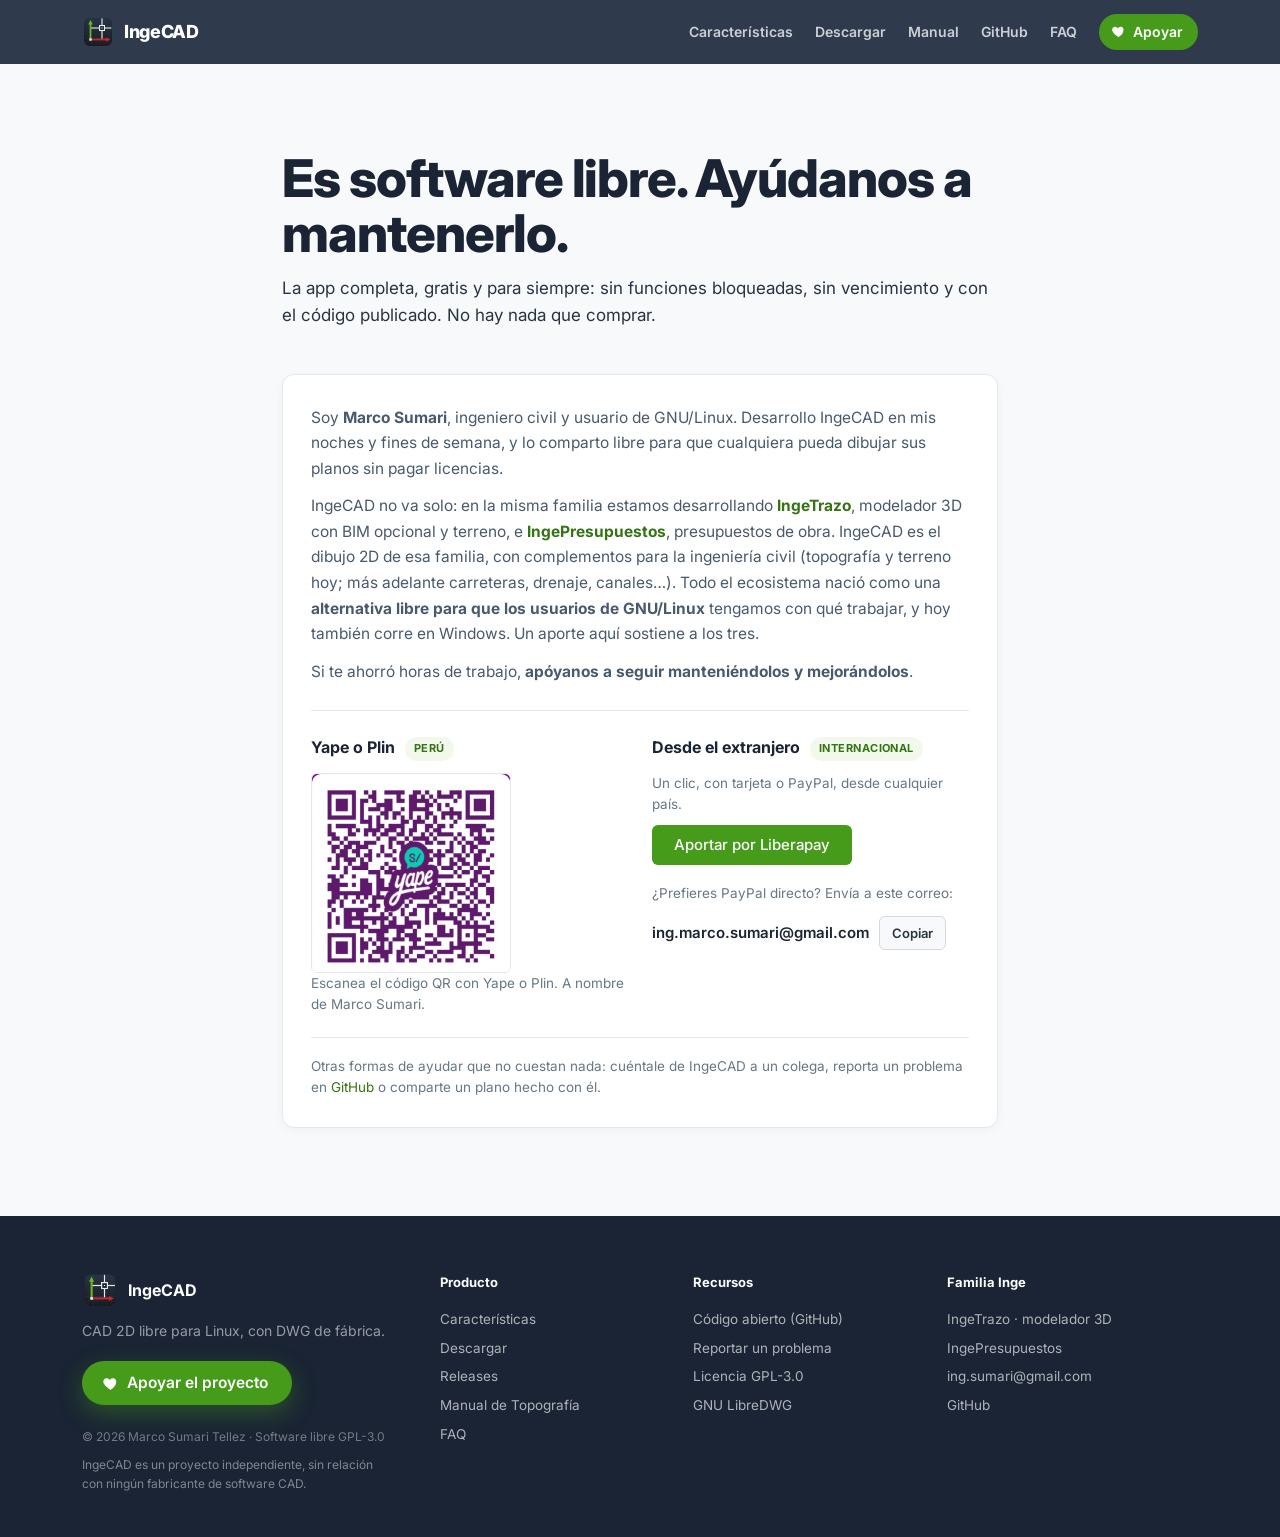
==== commit c490e11a: "site: no phone number -- the footer points to GitHub, Yape by its QR Co-Authored-By: Claude Opus 5.5" ====
--- a/apoyar.html
+++ b/apoyar.html
@@ -76,12 +76,7 @@
               <h4>Yape o Plin <span class="aporte-tag">Perú</span></h4>
               <img class="aporte-qr" src="/images/qr_yape.png"
                    alt="Código QR de Yape de Marco Sumari" width="200" height="200" loading="lazy">
-              <p class="aporte-numero-wrap">
-                <span class="aporte-numero">998 839 090</span>
-                <button type="button" class="aporte-copiar" data-copy="998839090"
-                        aria-label="Copiar número de Yape">Copiar</button>
-              </p>
-              <p class="aporte-nota">A nombre de Marco Sumari. El mismo número recibe <strong>Plin</strong> desde Interbank, BBVA o Scotiabank.</p>
+              <p class="aporte-nota">Escanea el código QR con Yape o Plin. A nombre de Marco Sumari.</p>
             </div>
 
             <div class="aporte-metodo">
@@ -147,7 +142,7 @@
           <li><a href="https://ingetrazo.com" target="_blank" rel="noopener">IngeTrazo · modelador 3D</a></li>
           <li><a href="https://ingepresupuestos.com" target="_blank" rel="noopener">IngePresupuestos</a></li>
           <li><a href="mailto:ing.sumari@gmail.com">ing.sumari@gmail.com</a></li>
-          <li><a href="https://wa.me/51998839090" target="_blank" rel="noopener">WhatsApp +51 998 839 090</a></li>
+          <li><a href="https://github.com/ingelibre/ingecad/issues" target="_blank" rel="noopener">GitHub</a></li>
         </ul>
       </div>
     </div>
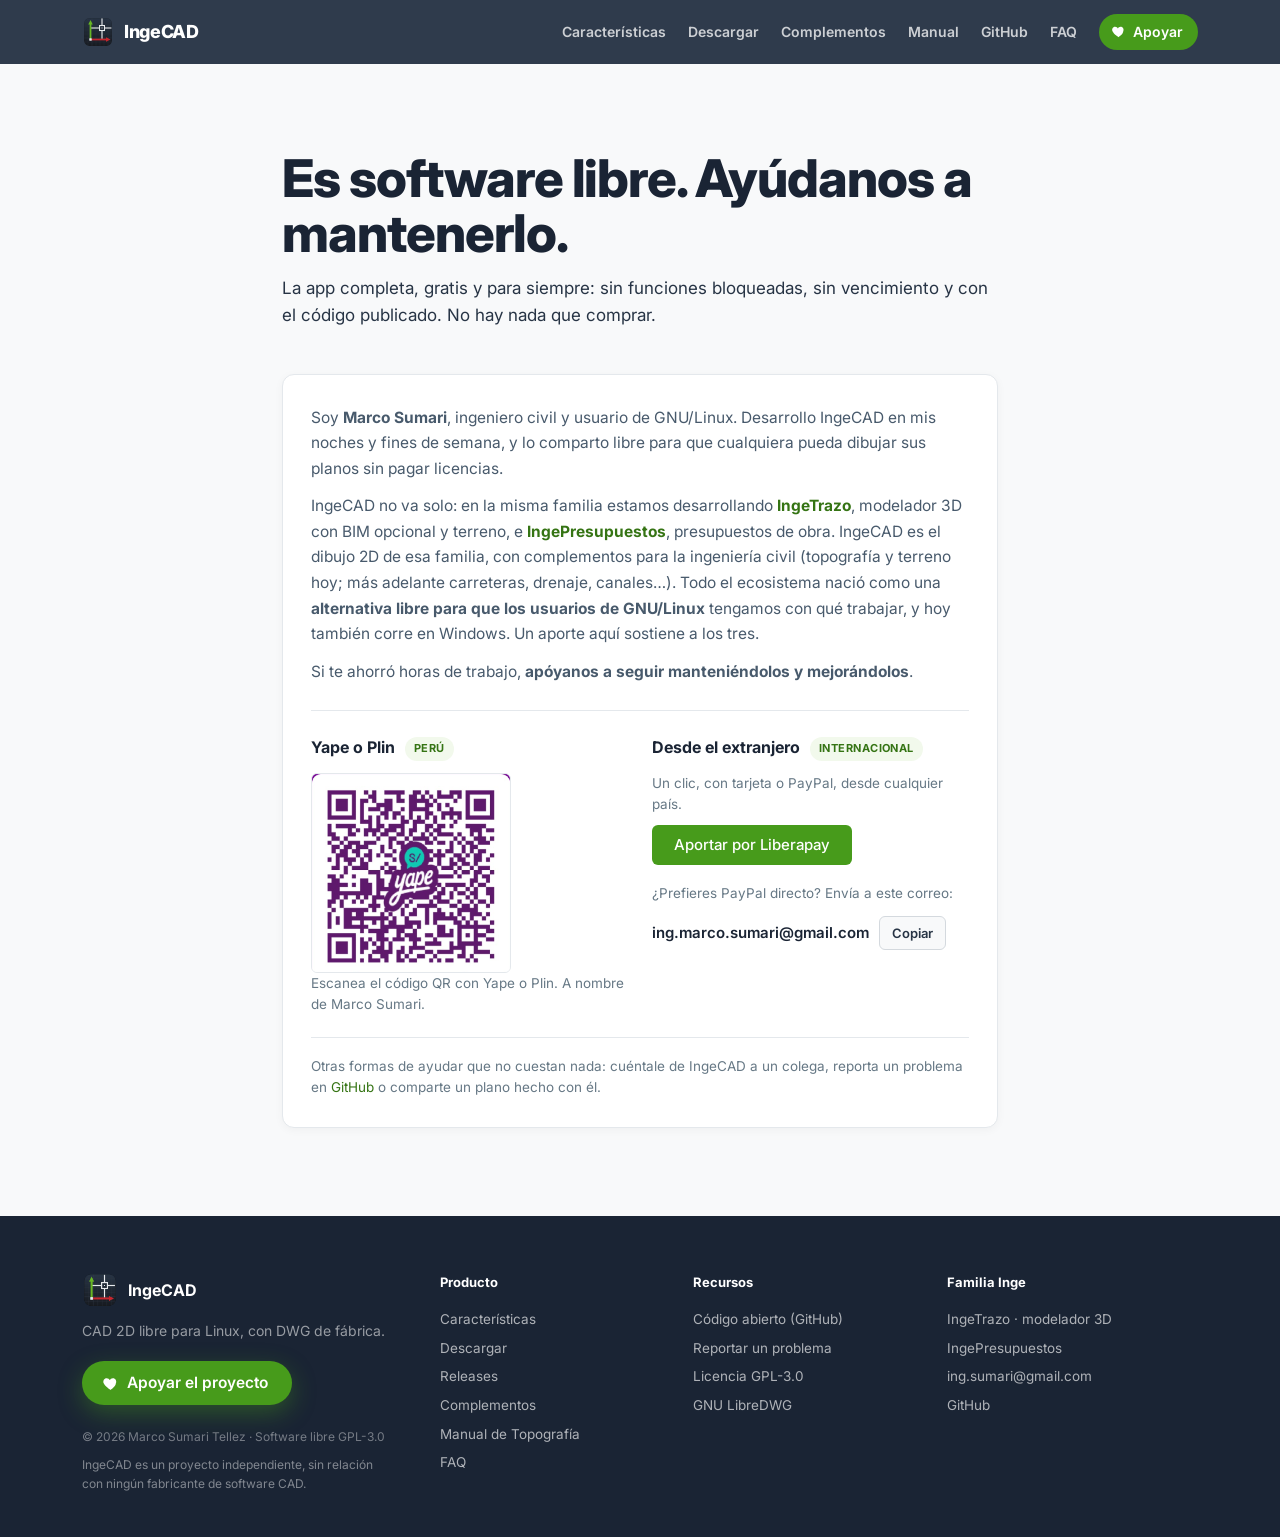
==== commit 56a79bd4: "site: /complementos, the bundled plugins and the community catalog A page modelled on ingetrazo.com/" ====
--- a/apoyar.html
+++ b/apoyar.html
@@ -41,6 +41,7 @@
       <nav class="nav-links">
         <a href="/#features">Características</a>
         <a href="/#descargar">Descargar</a>
+        <a href="/complementos">Complementos</a>
         <a href="/manual-topografia">Manual</a>
         <a href="https://github.com/ingelibre/ingecad" target="_blank" rel="noopener">GitHub</a>
         <a href="/#faq">FAQ</a>
@@ -123,6 +124,7 @@
           <li><a href="/#features">Características</a></li>
           <li><a href="/#descargar">Descargar</a></li>
           <li><a href="https://github.com/ingelibre/ingecad/releases" target="_blank" rel="noopener">Releases</a></li>
+          <li><a href="/complementos">Complementos</a></li>
           <li><a href="/manual-topografia">Manual de Topografía</a></li>
           <li><a href="/#faq">FAQ</a></li>
         </ul>
--- a/style.css
+++ b/style.css
@@ -887,3 +887,113 @@
      ahí manda el número copiable, no el código. */
   .aporte-qr       { display: none; }
 }
+
+/* ============ COMPLEMENTOS (/complementos) — calcado de ingetrazo.com/extensiones ============ */
+.ext-page .section-head h1 {
+  font-size: clamp(30px, 4.4vw, 52px);
+  line-height: 1.05;
+  font-weight: 800; color: var(--text); letter-spacing: -0.02em; margin-bottom: 14px;
+}
+.ext-tools { display: flex; flex-wrap: wrap; gap: 12px 20px; align-items: center; margin-bottom: 14px; }
+.ext-search {
+  flex: 1 1 320px; max-width: 520px;
+  font: inherit; font-size: 15px; color: var(--text);
+  padding: 11px 14px; border: 1px solid var(--silver-300); border-radius: var(--radius-sm);
+  background: var(--white);
+}
+.ext-search:focus { outline: 2px solid var(--accent); outline-offset: 1px; border-color: var(--accent); }
+.ext-only { display: inline-flex; gap: 8px; align-items: center; font-size: 14px; color: var(--slate-500); cursor: pointer; }
+.ext-only input { width: 16px; height: 16px; accent-color: var(--accent); }
+.ext-sort { display: inline-flex; gap: 8px; align-items: center; font-size: 14px; color: var(--slate-500); }
+.ext-sort select {
+  font: inherit; font-size: 14px; color: var(--text);
+  padding: 7px 10px; border: 1px solid var(--silver-300); border-radius: var(--radius-sm);
+  background: var(--white); cursor: pointer;
+}
+.ext-sort select:focus { outline: 2px solid var(--accent); outline-offset: 1px; border-color: var(--accent); }
+.ext-tags { display: flex; flex-wrap: wrap; gap: 8px; margin-bottom: 18px; }
+.ext-chip {
+  font: inherit; font-size: 13px; font-weight: 500; color: var(--slate-500);
+  padding: 6px 13px; border-radius: 999px; cursor: pointer;
+  background: var(--white); border: 1px solid var(--silver-300);
+}
+.ext-chip:hover { border-color: var(--accent); color: var(--accent-dk); }
+.ext-chip[aria-pressed="true"] { background: var(--accent); border-color: var(--accent); color: var(--white); }
+.ext-count { font-size: 14px; color: var(--muted); margin-bottom: 16px; min-height: 1.6em; }
+.ext-grid { display: grid; grid-template-columns: repeat(auto-fill, minmax(290px, 1fr)); gap: 20px; }
+.ext-more-row { display: flex; justify-content: center; margin-top: 28px; }
+.ext-more { background: var(--white); color: var(--accent-dk); border: 1px solid var(--line); box-shadow: var(--shadow); }
+.ext-more:hover { border-color: var(--accent); }
+.ext-more[hidden] { display: none; }
+.ext-all-h { font-size: 24px; color: var(--head); margin-bottom: 16px; }
+.ext-card {
+  display: flex; flex-direction: column; overflow: hidden;
+  background: var(--white); border-radius: var(--radius); box-shadow: var(--shadow);
+  border: 1px solid var(--line);
+}
+.ext-shot { aspect-ratio: 16 / 10; background: var(--accent-soft); overflow: hidden; }
+.ext-shot img { width: 100%; height: 100%; object-fit: cover; display: block; }
+.ext-shot-none { display: grid; place-items: center; }
+.ext-shot-none span { font-size: 56px; font-weight: 800; color: var(--accent); opacity: 0.55; }
+.ext-body { padding: 18px 20px 20px; display: flex; flex-direction: column; gap: 8px; flex: 1; }
+.ext-top { display: flex; justify-content: space-between; align-items: flex-start; gap: 10px; }
+.ext-top h3 { font-size: 18px; line-height: 1.3; color: var(--head); }
+.ext-author { font-size: 13px; color: var(--muted); }
+.ext-summary { font-size: 15px; line-height: 1.55; color: var(--text); }
+.ext-card-tags { display: flex; flex-wrap: wrap; gap: 6px; }
+.ext-card-tags span {
+  font-size: 12px; color: var(--accent-dk); background: var(--accent-soft);
+  padding: 2px 9px; border-radius: 999px;
+}
+.ext-meta { font-size: 12px; color: var(--muted); margin-top: auto; padding-top: 6px; }
+.ext-links { display: flex; align-items: center; gap: 16px; flex-wrap: wrap; }
+.ext-code, .ext-guide { font-size: 14px; font-weight: 600; color: var(--accent-dk); text-decoration: none; }
+.ext-code:hover, .ext-guide:hover { text-decoration: underline; }
+.ext-badge {
+  flex: none; font-size: 11px; font-weight: 700; letter-spacing: 0.02em; text-transform: uppercase;
+  padding: 3px 8px; border-radius: 4px;
+  color: var(--slate-500); background: var(--silver-100); border: 1px solid var(--silver-300);
+}
+.ext-badge-ok { color: var(--accent-dk); background: var(--accent-soft); border-color: rgba(71,155,27,0.35); }
+.ext-empty { padding: 24px 0; color: var(--muted); }
+.ext-info { display: grid; grid-template-columns: repeat(auto-fit, minmax(280px, 1fr)); gap: 20px; margin-top: 56px; }
+.ext-box {
+  background: var(--white); border-radius: var(--radius); box-shadow: var(--shadow);
+  padding: 24px; display: flex; flex-direction: column; gap: 12px;
+}
+.ext-box h2 { font-size: 20px; color: var(--head); }
+.ext-box ol { padding-left: 20px; display: grid; gap: 8px; font-size: 15px; }
+.ext-box p { font-size: 15px; line-height: 1.55; }
+.ext-box .ext-badge { margin-right: 4px; }
+.ext-small { font-size: 13px !important; color: var(--muted); }
+.ext-box-cta { background: var(--night); color: var(--silver-100); }
+.ext-box-cta h2 { color: var(--white); }
+.ext-box-cta .btn { align-self: flex-start; }
+.ext-box-cta .ext-guide { color: var(--accent-lt); }
+@media (max-width: 760px) {
+  .ext-grid { grid-template-columns: 1fr; }
+  .ext-info { margin-top: 40px; }
+}
+
+/* Extensions: the «how do I install one?» link under the title jumps to the
+   install box; the box clears the sticky navbar when it lands. */
+.ext-how { white-space: nowrap; font-weight: 600; }
+#instalar { scroll-margin-top: 90px; }
+.ext-box code { font-size: 0.92em; background: var(--accent-soft); padding: 0 4px; border-radius: 4px; }
+#instalar, #publicar, #comunidad { scroll-margin-top: 90px; }
+.ext-box-cta code { background: rgba(255,255,255,0.12); color: var(--white); }
+/* Propios de IngeCAD: los incluidos (escritos en el HTML) y el estado
+   vacío o sin red del catálogo de la comunidad. */
+.ext-lead { font-size: 15px; color: var(--text); margin: -6px 0 18px; }
+.ext-grid-bundled { margin-bottom: 56px; }
+.ext-grid-bundled .ext-shot { aspect-ratio: 16 / 6; }
+.ext-badge-in { color: var(--white); background: var(--accent); border-color: var(--accent); }
+.ext-tools[hidden], .ext-tags[hidden], .ext-count[hidden], .ext-state[hidden] { display: none; }
+.ext-state {
+  background: var(--white); border: 1px dashed rgba(71,155,27,0.45); border-radius: var(--radius);
+  padding: 28px 24px; display: flex; flex-direction: column; gap: 10px; align-items: flex-start;
+}
+.ext-state h3 { font-size: 18px; color: var(--head); }
+.ext-state p { font-size: 15px; line-height: 1.55; color: var(--text); max-width: 720px; }
+.ext-shot-logo img { width: 64px; height: 64px; opacity: 0.9; }
+.ext-box code { overflow-wrap: anywhere; }
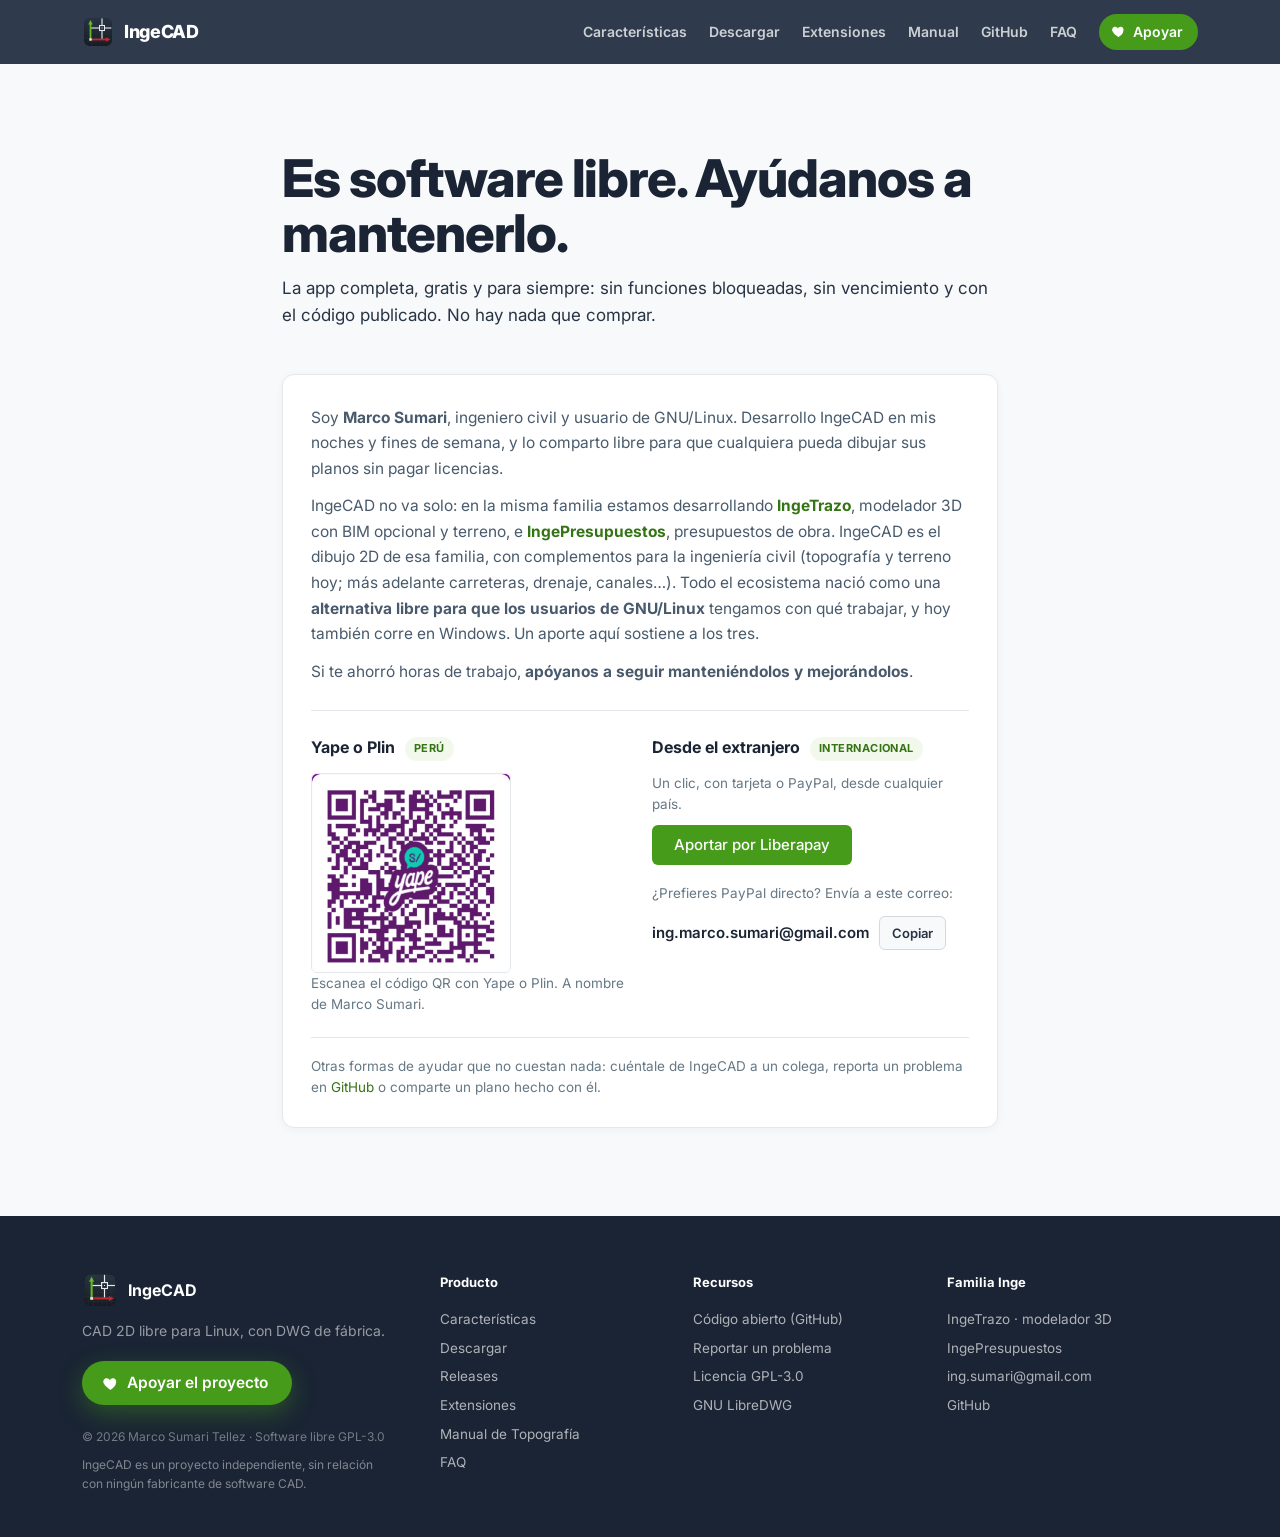
==== commit cda12bda: "web: the plugin page is /extensiones, as on IngeTrazo; bundled cards show their screenshots /complem" ====
--- a/apoyar.html
+++ b/apoyar.html
@@ -41,7 +41,7 @@
       <nav class="nav-links">
         <a href="/#features">Características</a>
         <a href="/#descargar">Descargar</a>
-        <a href="/complementos">Complementos</a>
+        <a href="/extensiones">Extensiones</a>
         <a href="/manual-topografia">Manual</a>
         <a href="https://github.com/ingelibre/ingecad" target="_blank" rel="noopener">GitHub</a>
         <a href="/#faq">FAQ</a>
@@ -124,7 +124,7 @@
           <li><a href="/#features">Características</a></li>
           <li><a href="/#descargar">Descargar</a></li>
           <li><a href="https://github.com/ingelibre/ingecad/releases" target="_blank" rel="noopener">Releases</a></li>
-          <li><a href="/complementos">Complementos</a></li>
+          <li><a href="/extensiones">Extensiones</a></li>
           <li><a href="/manual-topografia">Manual de Topografía</a></li>
           <li><a href="/#faq">FAQ</a></li>
         </ul>
--- a/style.css
+++ b/style.css
@@ -986,7 +986,6 @@
    vacío o sin red del catálogo de la comunidad. */
 .ext-lead { font-size: 15px; color: var(--text); margin: -6px 0 18px; }
 .ext-grid-bundled { margin-bottom: 56px; }
-.ext-grid-bundled .ext-shot { aspect-ratio: 16 / 6; }
 .ext-badge-in { color: var(--white); background: var(--accent); border-color: var(--accent); }
 .ext-tools[hidden], .ext-tags[hidden], .ext-count[hidden], .ext-state[hidden] { display: none; }
 .ext-state {
@@ -997,3 +996,11 @@
 .ext-state p { font-size: 15px; line-height: 1.55; color: var(--text); max-width: 720px; }
 .ext-shot-logo img { width: 64px; height: 64px; opacity: 0.9; }
 .ext-box code { overflow-wrap: anywhere; }
+
+/* ============ Complementos en la portada ============ */
+.home-ext-card { color: inherit; text-decoration: none; transition: transform .15s ease, box-shadow .15s ease; }
+.home-ext-card:hover { transform: translateY(-2px); box-shadow: var(--shadow-img, 0 10px 30px rgba(26,36,52,.15)); }
+.home-ext-card h3 { font-size: 17px; color: var(--head); }
+.home-ext-summary { display: -webkit-box; -webkit-line-clamp: 3; -webkit-box-orient: vertical; overflow: hidden; }
+.home-ext-cta { margin-top: 28px; display: flex; gap: 18px; align-items: center; justify-content: center; flex-wrap: wrap; }
+.home-ext-pub { font-weight: 600; }
